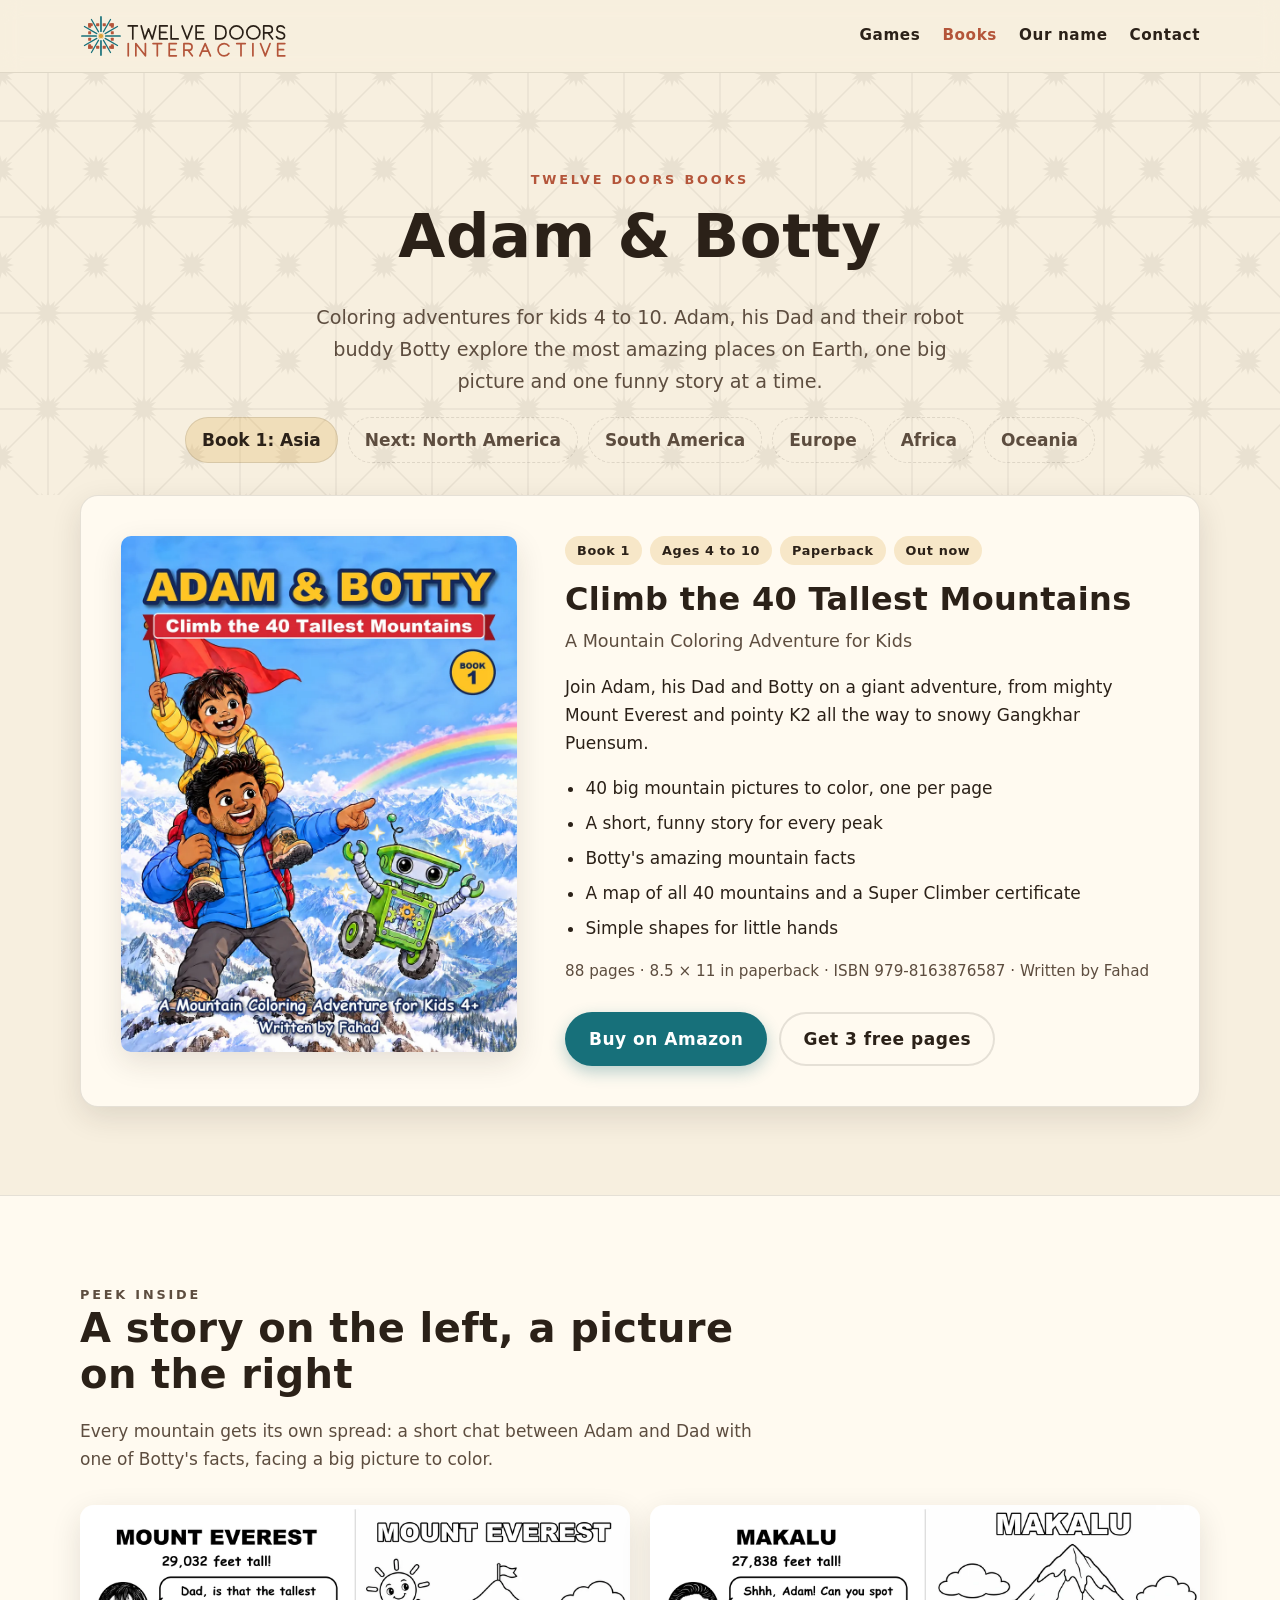
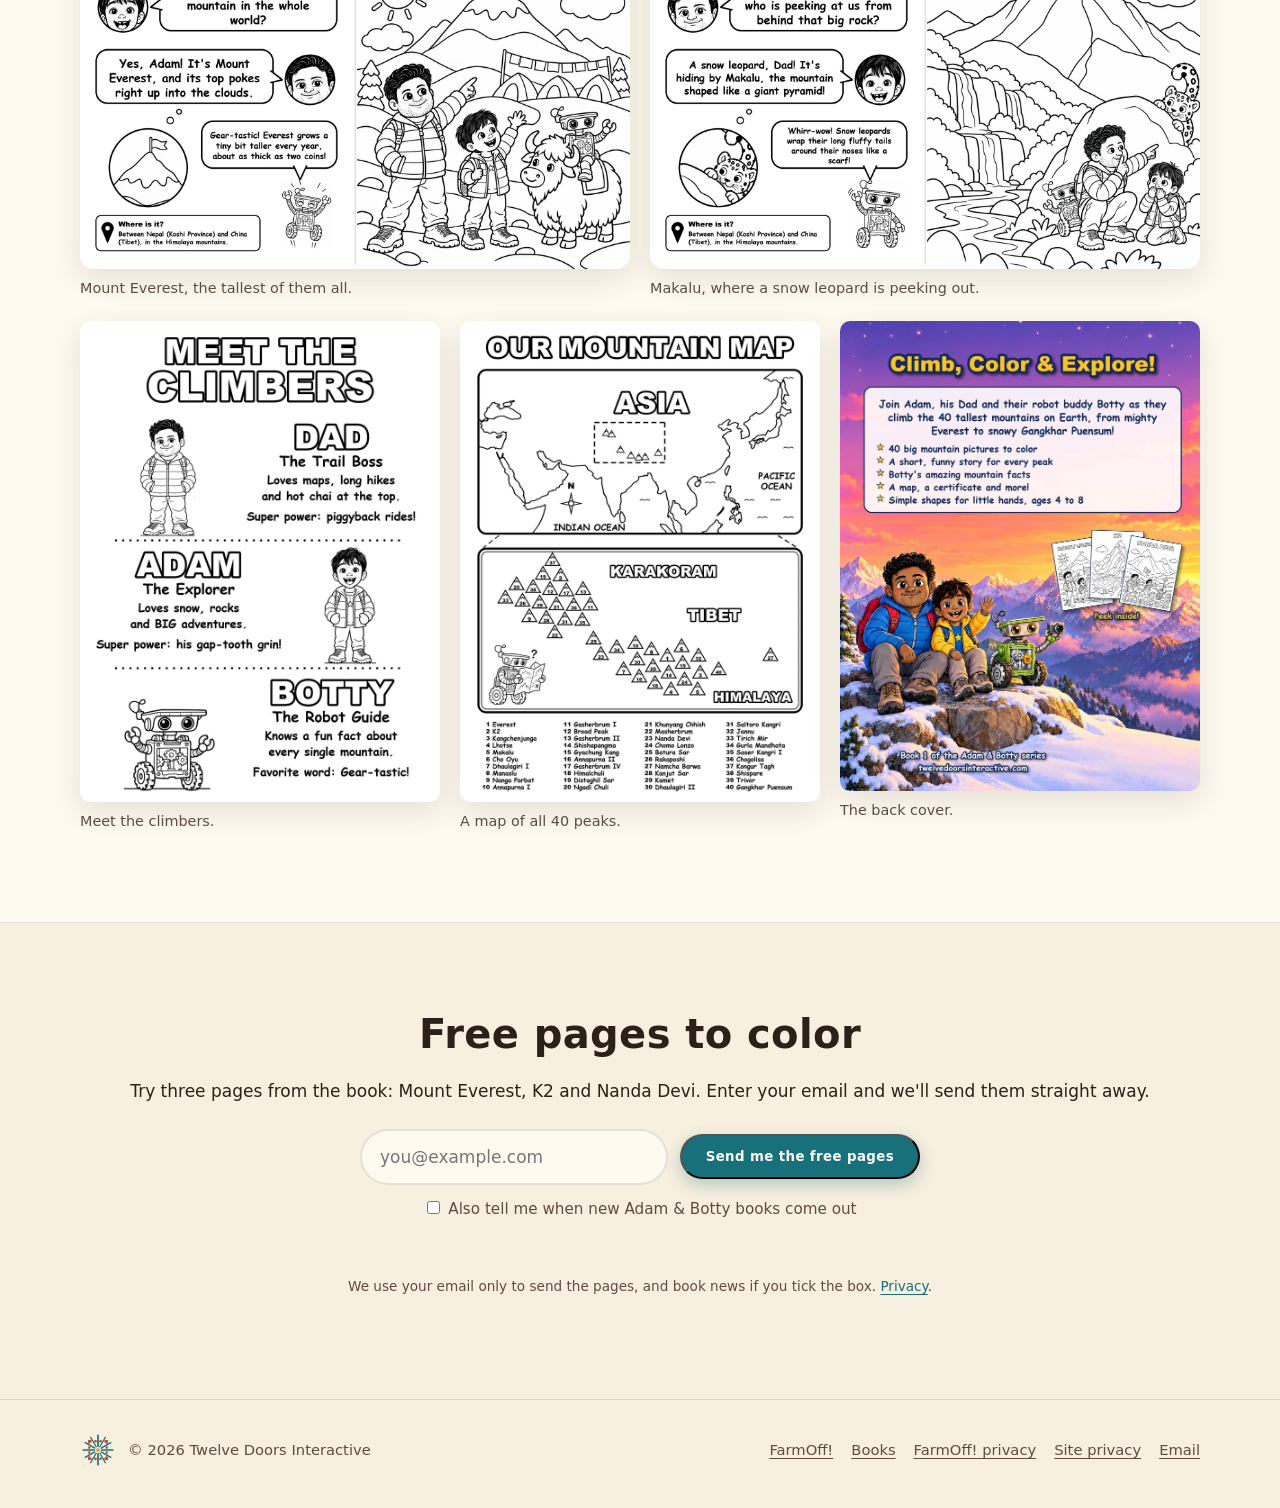
==== books/index.html @ 6a30d631 "Books: Adam & Botty Book 1 is out, so swap Coming soon for a Buy on Amazon button Co-Authored-By: Cl" ====
<!doctype html>
<html lang="en">
<head>
  <meta charset="utf-8">
  <meta name="viewport" content="width=device-width, initial-scale=1">
  <title>Books | Twelve Doors Interactive</title>
  <meta name="description" content="Adam &amp; Botty coloring adventures for kids 4 to 10. Book 1: Climb the 40 Tallest Mountains, with a big coloring page and a short, funny story for every peak.">
  <meta name="theme-color" content="#16302f">
  <link rel="canonical" href="https://twelvedoorsinteractive.com/books/">
  <link rel="icon" href="/assets/img/favicon.svg" type="image/svg+xml">
  <link rel="icon" href="/assets/img/favicon-32.png" sizes="32x32" type="image/png">
  <link rel="apple-touch-icon" href="/assets/img/apple-touch-icon.png">
  <meta property="og:type" content="website">
  <meta property="og:site_name" content="Twelve Doors Interactive">
  <meta property="og:title" content="Adam &amp; Botty: Climb the 40 Tallest Mountains">
  <meta property="og:description" content="A mountain coloring adventure for kids 4 to 10: 40 big pictures to color, a funny story for every peak, and Botty's amazing facts.">
  <meta property="og:url" content="https://twelvedoorsinteractive.com/books/">
  <meta property="og:image" content="https://twelvedoorsinteractive.com/assets/img/books/adam-botty-1/share.jpg">
  <meta name="twitter:card" content="summary_large_image">
  <link rel="stylesheet" href="/assets/css/site.css">
  <link rel="stylesheet" href="/assets/css/books.css">
  <script type="application/ld+json">
  {"@context":"https://schema.org","@type":"Book","name":"ADAM & BOTTY: Climb the 40 Tallest Mountains","author":{"@type":"Person","name":"Fahad"},"publisher":{"@type":"Organization","name":"Twelve Doors Interactive"},"isbn":"9798163876587","bookFormat":"https://schema.org/Paperback","numberOfPages":88,"inLanguage":"en","typicalAgeRange":"4-10","image":"https://twelvedoorsinteractive.com/assets/img/books/adam-botty-1/cover.webp","url":"https://twelvedoorsinteractive.com/books/","sameAs":"https://www.amazon.com/dp/B0HNR1NH63","offers":{"@type":"Offer","price":"9.99","priceCurrency":"USD","url":"https://www.amazon.com/dp/B0HNR1NH63","availability":"https://schema.org/InStock"}}
  </script>
</head>
<body>
  <a class="skip" href="#main">Skip to content</a>

  <header class="site-header">
    <div class="wrap">
      <a class="brand" href="/" aria-label="Twelve Doors Interactive, home">
        <img class="logo-light" src="/assets/img/logo-horizontal.svg" alt="Twelve Doors Interactive" width="209" height="42">
        <img class="logo-dark" src="/assets/img/logo-horizontal-dark.svg" alt="" width="209" height="42">
      </a>
      <nav class="nav" aria-label="Main">
        <a href="/#games">Games</a>
        <a href="/books/" aria-current="page">Books</a>
        <a href="/#name">Our name</a>
        <a href="/#contact">Contact</a>
      </nav>
    </div>
  </header>

  <main id="main">
    <section class="hero game-hero">
      <div class="wrap" style="display:block">
        <p class="eyebrow">Twelve Doors books</p>
        <h1>Adam &amp; Botty</h1>
        <p class="lead" style="margin-inline:auto">Coloring adventures for kids 4 to 10. Adam, his Dad and their robot buddy Botty explore the most amazing places on Earth, one big picture and one funny story at a time.</p>
        <ul class="series-next" style="justify-content:center" aria-label="The series">
          <li class="now">Book 1: Asia</li>
          <li>Next: North America</li>
          <li>South America</li>
          <li>Europe</li>
          <li>Africa</li>
          <li>Oceania</li>
        </ul>
      </div>
    </section>

    <section id="adam-botty-1" style="padding-top:0">
      <div class="wrap">
        <article class="book-card">
          <img class="cover" src="/assets/img/books/adam-botty-1/cover.webp" alt="Front cover of Adam &amp; Botty: Climb the 40 Tallest Mountains. Adam rides on Dad's shoulders waving a red flag on a snowy summit while Botty the green robot jumps beside them." width="900" height="1174">
          <div>
            <ul class="tags"><li>Book 1</li><li>Ages 4 to 10</li><li>Paperback</li><li>Out now</li></ul>
            <h3>Climb the 40 Tallest Mountains</h3>
            <p class="subtitle">A Mountain Coloring Adventure for Kids</p>
            <p>Join Adam, his Dad and Botty on a giant adventure, from mighty Mount Everest and pointy K2 all the way to snowy Gangkhar Puensum.</p>
            <ul class="highlights">
              <li>40 big mountain pictures to color, one per page</li>
              <li>A short, funny story for every peak</li>
              <li>Botty's amazing mountain facts</li>
              <li>A map of all 40 mountains and a Super Climber certificate</li>
              <li>Simple shapes for little hands</li>
            </ul>
            <p class="facts">88 pages · 8.5 × 11 in paperback · ISBN 979-8163876587 · Written by Fahad</p>
            <div class="actions">
              <a class="button" href="https://www.amazon.com/dp/B0HNR1NH63">Buy on Amazon</a>
              <a class="button quiet" href="#free-pages">Get 3 free pages</a>
            </div>
          </div>
        </article>
      </div>
    </section>

    <section class="alt">
      <div class="wrap">
        <div class="section-head">
          <p class="eyebrow">Peek inside</p>
          <h2>A story on the left, a picture on the right</h2>
          <p>Every mountain gets its own spread: a short chat between Adam and Dad with one of Botty's facts, facing a big picture to color.</p>
        </div>
        <div class="shots">
          <figure><img src="/assets/img/books/adam-botty-1/spread-everest.webp" alt="Mount Everest spread: Adam asks Dad if it's the tallest mountain in the world, Botty shares a fact, and the facing page shows Everest with Dad, Adam, Botty and a yak to color." width="1600" height="1060" loading="lazy"><figcaption>Mount Everest, the tallest of them all.</figcaption></figure>
          <figure><img src="/assets/img/books/adam-botty-1/spread-makalu.webp" alt="Makalu spread: Dad whispers that someone is peeking from behind a rock, and the facing page shows a snow leopard peeking out as Dad points and Adam gasps." width="1600" height="1060" loading="lazy"><figcaption>Makalu, where a snow leopard is peeking out.</figcaption></figure>
        </div>
        <div class="pages3" style="margin-top:20px">
          <figure><img src="/assets/img/books/adam-botty-1/meet-the-climbers.webp" alt="Meet the Climbers page introducing Dad, Adam and Botty with hollow names to color." width="800" height="1068" loading="lazy"><figcaption>Meet the climbers.</figcaption></figure>
          <figure><img src="/assets/img/books/adam-botty-1/map.webp" alt="Our Mountain Map: an outline of Asia with the mountain area boxed, and a zoomed map of all 40 numbered peaks." width="800" height="1068" loading="lazy"><figcaption>A map of all 40 peaks.</figcaption></figure>
          <figure><img src="/assets/img/books/adam-botty-1/back-cover.webp" alt="Back cover: Dad, Adam and Botty sit on a rock at sunset over the Himalaya, with the book's blurb and a peek at three coloring pages." width="800" height="1043" loading="lazy"><figcaption>The back cover.</figcaption></figure>
        </div>
      </div>
    </section>

    <section class="contact">
      <div class="wrap">
        <h2>Free pages to color</h2>
        <p>Try three pages from the book: Mount Everest, K2 and Nanda Devi. Enter your email and we'll send them straight away.</p>
        <!-- data-endpoint = the Google Apps Script web app URL; while it is empty the form falls back to email -->
        <form class="signup" id="free-pages" data-endpoint="https://script.google.com/macros/s/AKfycbw-E9r7WZq9fwzD2ekvBv_DMESkzRA-JWRHCSIm-WF9NGCzaH5HMgTPl4oSDLWfVfP7gA/exec" novalidate>
          <label class="visually-hidden" for="fp-email">Email address</label>
          <input id="fp-email" name="email" type="email" required autocomplete="email" placeholder="you@example.com">
          <input type="hidden" name="source" value="books-page">
          <input type="hidden" name="elapsed" value="0">
          <input class="visually-hidden" name="website" tabindex="-1" autocomplete="off" aria-hidden="true">
          <button class="button" type="submit">Send me the free pages</button>
          <label class="opt-in"><input type="checkbox" name="updates" value="yes"> Also tell me when new Adam &amp; Botty books come out</label>
          <p class="signup-msg" role="status" aria-live="polite"></p>
        </form>
        <p class="small-print">We use your email only to send the pages, and book news if you tick the box. <a href="/privacy/">Privacy</a>.</p>
      </div>
    </section>
  </main>

  <footer class="site-footer">
    <div class="wrap">
      <div class="left"><img src="/assets/img/favicon.svg" alt="" width="36" height="36"><span>&copy; 2026 Twelve Doors Interactive</span></div>
      <nav aria-label="Footer">
        <a href="/farmoff/">FarmOff!</a>
        <a href="/books/">Books</a>
        <a href="/farmoff/privacy/">FarmOff! privacy</a>
        <a href="/privacy/">Site privacy</a>
        <a href="mailto:hello@twelvedoorsinteractive.com">Email</a>
      </nav>
    </div>
  </footer>

  <script>
  (function () {
    var loadedAt = Date.now();
    var form = document.getElementById('free-pages');
    var msg = form.querySelector('.signup-msg');
    form.addEventListener('submit', function (e) {
      e.preventDefault();
      var email = form.email.value.trim();
      if (!/^[^\s@]+@[^\s@]+\.[^\s@]{2,}$/.test(email)) { msg.textContent = 'Please enter a valid email address.'; return; }
      var endpoint = form.getAttribute('data-endpoint');
      if (!endpoint) {
        window.location.href = 'mailto:hello@twelvedoorsinteractive.com?subject=Free%20Adam%20%26%20Botty%20pages&body=Please%20send%20me%20the%203%20free%20pages.';
        return;
      }
      form.elapsed.value = String(Date.now() - loadedAt);  // the sign-up ignores instant (bot) submissions
      var button = form.querySelector('button');
      button.disabled = true;
      msg.textContent = 'Sending...';
      fetch(endpoint, { method: 'POST', mode: 'no-cors', body: new URLSearchParams(new FormData(form)) })
        .then(function () { form.reset(); msg.textContent = 'Done! Check your inbox for your free pages (and your spam folder, just in case).'; })
        .catch(function () { msg.textContent = 'Something went wrong. Please email hello@twelvedoorsinteractive.com and we will send them.'; })
        .then(function () { button.disabled = false; });
    });
  })();
  </script>
</body>
</html>
---- assets/css/site.css ----
/* Twelve Doors Interactive. Colours come from the logo: Mughal sandstone, the Ravi's teal, and gold. */

:root {
  --cream: #f7efdf;
  --paper: #fffaf0;
  --ink: #2b2118;
  --ink-soft: #5d4d3f;
  --sand: #b4553a;
  --sand-soft: #e58a68;
  --teal: #17707a;
  --teal-soft: #4fb3b8;
  --gold: #d9a23a;
  --deep: #16302f;
  --line: rgba(43, 33, 24, 0.12);
  --shadow: 0 10px 30px rgba(43, 33, 24, 0.12);

  --bg: var(--cream);
  --surface: var(--paper);
  --text: var(--ink);
  --muted: var(--ink-soft);
  --accent: var(--sand);
  --link: var(--teal);

  --display: "Century Gothic", "Avenir Next", "Avenir", "Futura", "Trebuchet MS", system-ui, sans-serif;
  --body: system-ui, -apple-system, "Segoe UI", Roboto, "Helvetica Neue", Arial, sans-serif;
  --wrap: 1120px;
  --radius: 18px;
}

@media (prefers-color-scheme: dark) {
  :root {
    --bg: #102423;
    --surface: #16302f;
    --text: #f7efdf;
    --muted: #c9bba6;
    --accent: var(--sand-soft);
    --link: var(--teal-soft);
    --line: rgba(247, 239, 223, 0.14);
    --shadow: 0 10px 30px rgba(0, 0, 0, 0.35);
  }
  .logo-light { display: none; }
  .logo-dark { display: block; }
}

@media (prefers-color-scheme: light) {
  .logo-dark { display: none; }
}

*, *::before, *::after { box-sizing: border-box; }

html { scroll-behavior: smooth; }

body {
  margin: 0;
  background: var(--bg);
  color: var(--text);
  font: 17px/1.65 var(--body);
  -webkit-font-smoothing: antialiased;
}

img, video { max-width: 100%; display: block; }

a { color: var(--link); text-underline-offset: 3px; }
a:hover { text-decoration-thickness: 2px; }

:focus-visible { outline: 3px solid var(--gold); outline-offset: 3px; border-radius: 6px; }

h1, h2, h3 {
  font-family: var(--display);
  line-height: 1.15;
  letter-spacing: 0.01em;
  margin: 0 0 0.5em;
}
h1 { font-size: clamp(2.3rem, 5.5vw, 3.8rem); }
h2 { font-size: clamp(1.7rem, 3.6vw, 2.5rem); }
h3 { font-size: 1.3rem; }

.wrap { width: min(var(--wrap), 100% - 32px); margin-inline: auto; }

.skip { position: absolute; left: -999px; }
.skip:focus { left: 16px; top: 16px; background: var(--surface); padding: 8px 14px; z-index: 10; }

/* ---------- header ---------- */

.site-header {
  position: sticky;
  top: 0;
  z-index: 5;
  background: color-mix(in srgb, var(--bg) 88%, transparent);
  backdrop-filter: blur(10px);
  border-bottom: 1px solid var(--line);
}
.site-header .wrap {
  display: flex;
  align-items: center;
  justify-content: space-between;
  gap: 16px;
  min-height: 72px;
  flex-wrap: wrap;
}
.brand img { height: 42px; width: auto; }
.nav { display: flex; gap: 6px 22px; flex-wrap: wrap; }
.nav a {
  color: var(--text);
  text-decoration: none;
  font-family: var(--display);
  font-weight: 600;
  letter-spacing: 0.04em;
  font-size: 0.95rem;
}
.nav a:hover, .nav a[aria-current="page"] { color: var(--accent); }

@media (max-width: 560px) {
  .brand img { height: 34px; }
  .site-header .wrap { padding-block: 10px; justify-content: center; }
}

/* ---------- hero ---------- */

.hero {
  position: relative;
  overflow: hidden;
  padding: clamp(48px, 8vw, 96px) 0;
}
/* A faint lattice of twelve-pointed stars, like a carved jali screen. */
.hero::before {
  content: "";
  position: absolute;
  inset: 0;
  background-image: url("../img/jali.svg");
  background-size: 96px 96px;
  opacity: 0.07;
  pointer-events: none;
}
@media (prefers-color-scheme: dark) { .hero::before { opacity: 0.1; filter: invert(1); } }

.hero .wrap {
  position: relative;
  display: grid;
  grid-template-columns: 1.15fr 0.85fr;
  gap: 48px;
  align-items: center;
}
.hero p.lead { font-size: 1.2rem; color: var(--muted); max-width: 34em; }
.hero-mark { width: min(420px, 100%); margin-inline: auto; }

@media (max-width: 820px) {
  .hero .wrap { grid-template-columns: 1fr; text-align: center; }
  .hero p.lead { margin-inline: auto; }
  .hero .actions { justify-content: center; }
  .hero-mark { width: min(280px, 80%); order: -1; }
}

.eyebrow {
  font-family: var(--display);
  text-transform: uppercase;
  letter-spacing: 0.22em;
  font-size: 0.8rem;
  font-weight: 700;
  color: var(--accent);
  margin: 0 0 12px;
}

.actions { display: flex; gap: 12px; flex-wrap: wrap; margin-top: 28px; }

.button {
  display: inline-flex;
  align-items: center;
  gap: 10px;
  padding: 13px 24px;
  border-radius: 999px;
  font-family: var(--display);
  font-weight: 700;
  letter-spacing: 0.03em;
  text-decoration: none;
  background: var(--teal);
  color: #fff;
  box-shadow: 0 6px 16px rgba(23, 112, 122, 0.3);
  transition: transform 0.15s ease, box-shadow 0.15s ease;
}
.button:hover { transform: translateY(-2px); box-shadow: 0 10px 22px rgba(23, 112, 122, 0.35); }
.button.quiet { background: transparent; color: var(--text); box-shadow: inset 0 0 0 2px var(--line); }
.button.soon { background: var(--deep); cursor: default; }
.button.soon:hover { transform: none; }

/* ---------- sections ---------- */

section { padding: clamp(48px, 7vw, 88px) 0; }
section.alt { background: var(--surface); border-block: 1px solid var(--line); }

.section-head { max-width: 40em; margin-bottom: 32px; }
.section-head p { color: var(--muted); margin: 0; }

.game-card {
  display: grid;
  grid-template-columns: 1.2fr 1fr;
  background: var(--surface);
  border-radius: var(--radius);
  overflow: hidden;
  box-shadow: var(--shadow);
  border: 1px solid var(--line);
}
section.alt .game-card { background: var(--bg); }
.game-card img { width: 100%; height: 100%; object-fit: cover; }
.game-card .body { padding: clamp(24px, 4vw, 40px); }
.game-card .icon { width: 72px; height: 72px; border-radius: 18px; box-shadow: var(--shadow); margin-bottom: 16px; }
@media (max-width: 760px) { .game-card { grid-template-columns: 1fr; } }

.tags { display: flex; gap: 8px; flex-wrap: wrap; margin: 0 0 16px; padding: 0; list-style: none; }
.tags li {
  font-size: 0.8rem;
  font-weight: 700;
  letter-spacing: 0.05em;
  padding: 4px 12px;
  border-radius: 999px;
  background: color-mix(in srgb, var(--gold) 22%, transparent);
  color: var(--text);
}

.story {
  display: grid;
  grid-template-columns: 0.8fr 1.2fr;
  gap: 48px;
  align-items: center;
}
.story figure { margin: 0; }
.story figcaption { font-size: 0.9rem; color: var(--muted); margin-top: 12px; text-align: center; }
@media (max-width: 820px) { .story { grid-template-columns: 1fr; } .story figure { max-width: 320px; margin-inline: auto; } }

.word { font-style: italic; color: var(--accent); }

.contact {
  text-align: center;
}
.contact .email {
  font-family: var(--display);
  font-size: clamp(1.2rem, 4vw, 2rem);
  font-weight: 700;
  word-break: break-word;
}

/* ---------- FarmOff! page ---------- */

.game-hero { text-align: center; padding-bottom: 32px; }
.game-hero .icon { width: 120px; height: 120px; border-radius: 28px; margin: 0 auto 20px; box-shadow: var(--shadow); }
.game-hero .actions { justify-content: center; }

.trailer {
  border-radius: var(--radius);
  overflow: hidden;
  box-shadow: var(--shadow);
  background: #000;
  aspect-ratio: 16 / 9;
}
.trailer video { width: 100%; height: 100%; object-fit: cover; }
.trailers { display: grid; grid-template-columns: repeat(auto-fit, minmax(300px, 1fr)); gap: 24px; }
.trailers figure { margin: 0; }
.trailers figcaption { margin-top: 10px; text-align: center; color: var(--muted); font-size: .95rem; }
.how-to { margin: 22px 0 0; text-align: center; font-size: 1.05rem; }

.features {
  display: grid;
  grid-template-columns: repeat(auto-fit, minmax(240px, 1fr));
  gap: 20px;
}
.feature {
  background: var(--surface);
  border: 1px solid var(--line);
  border-radius: var(--radius);
  padding: 24px;
}
section.alt .feature { background: var(--bg); }
.feature h3 { display: flex; align-items: center; gap: 10px; }
.feature h3 span { font-size: 1.5rem; }
.feature p { margin: 0; color: var(--muted); }

.shots {
  display: grid;
  grid-template-columns: repeat(2, 1fr);
  gap: 20px;
}
.shots figure { margin: 0; }
.shots img { border-radius: 14px; box-shadow: var(--shadow); width: 100%; height: auto; }
.shots figcaption { font-size: 0.9rem; color: var(--muted); margin-top: 8px; }
@media (max-width: 700px) { .shots { grid-template-columns: 1fr; } }

/* ---------- long text (privacy pages) ---------- */

.prose { max-width: 44em; }
.prose h1 { font-size: clamp(2rem, 5vw, 3rem); }
.prose h2 { font-size: 1.5rem; margin-top: 2em; }
.prose .meta { color: var(--muted); }
.prose li { margin-bottom: 0.4em; }
.callout {
  background: var(--surface);
  border-left: 4px solid var(--gold);
  border-radius: 0 12px 12px 0;
  padding: 16px 20px;
}

/* ---------- footer ---------- */

.site-footer {
  border-top: 1px solid var(--line);
  padding: 32px 0 40px;
  color: var(--muted);
  font-size: 0.92rem;
}
.site-footer .wrap { display: flex; justify-content: space-between; align-items: center; gap: 16px; flex-wrap: wrap; }
.site-footer img { width: 36px; height: 36px; }
.site-footer .left { display: flex; align-items: center; gap: 12px; }
.site-footer nav { display: flex; gap: 18px; flex-wrap: wrap; }
.site-footer a { color: var(--muted); }

@media (prefers-reduced-motion: reduce) {
  html { scroll-behavior: auto; }
  .button { transition: none; }
}
---- assets/css/books.css ----
/* ---------- Books page (loaded only by /books/, after site.css) ---------- */

.book-card {
  display: grid;
  grid-template-columns: minmax(220px, 0.8fr) 1.2fr;
  gap: clamp(24px, 4vw, 48px);
  align-items: start;
  background: var(--surface);
  border: 1px solid var(--line);
  border-radius: var(--radius);
  box-shadow: var(--shadow);
  padding: clamp(20px, 4vw, 40px);
}
section.alt .book-card { background: var(--bg); }
.book-card .cover { border-radius: 10px; box-shadow: var(--shadow); width: 100%; height: auto; }
.book-card h3 { font-size: clamp(1.5rem, 3vw, 2rem); margin-top: 0; }
.book-card .subtitle { color: var(--muted); font-size: 1.1rem; margin-top: -0.4em; }
.book-card ul.highlights { padding-left: 1.2em; }
.book-card ul.highlights li { margin-bottom: 0.4em; }
.book-card .facts { color: var(--muted); font-size: 0.95rem; }
@media (max-width: 760px) { .book-card { grid-template-columns: 1fr; } .book-card .cover { max-width: 320px; margin-inline: auto; } }

.pages3 { display: grid; grid-template-columns: repeat(3, 1fr); gap: 20px; }
.pages3 figure { margin: 0; }
.pages3 img { border-radius: 10px; box-shadow: var(--shadow); width: 100%; height: auto; background: #fff; }
.pages3 figcaption { font-size: 0.9rem; color: var(--muted); margin-top: 8px; }
@media (max-width: 760px) { .pages3 { grid-template-columns: 1fr; max-width: 420px; margin-inline: auto; } }

.series-next { display: flex; gap: 10px; flex-wrap: wrap; padding: 0; margin: 16px 0 0; list-style: none; }
.series-next li {
  padding: 8px 16px;
  border-radius: 999px;
  border: 1px dashed var(--line);
  color: var(--muted);
  font-weight: 600;
}
.series-next li.now { border-style: solid; color: var(--text); background: color-mix(in srgb, var(--gold) 22%, transparent); }

/* free pages sign-up */
.signup { display: flex; flex-wrap: wrap; gap: 12px; justify-content: center; align-items: center; max-width: 560px; margin: 24px auto 0; }
.signup input[type=email] {
  flex: 1 1 260px;
  font: inherit;
  padding: 12px 18px;
  border-radius: 999px;
  border: 2px solid var(--line);
  background: var(--surface);
  color: var(--text);
}
.signup input[type=email]:focus { outline: 2px solid var(--accent); outline-offset: 2px; }
.signup .opt-in { flex-basis: 100%; color: var(--muted); font-size: 0.95rem; }
.signup .signup-msg { flex-basis: 100%; margin: 0; min-height: 1.5em; font-weight: 600; }
.small-print { color: var(--muted); font-size: 0.85rem; margin-top: 16px; }
.visually-hidden { position: absolute !important; width: 1px; height: 1px; overflow: hidden; clip: rect(0 0 0 0); white-space: nowrap; }
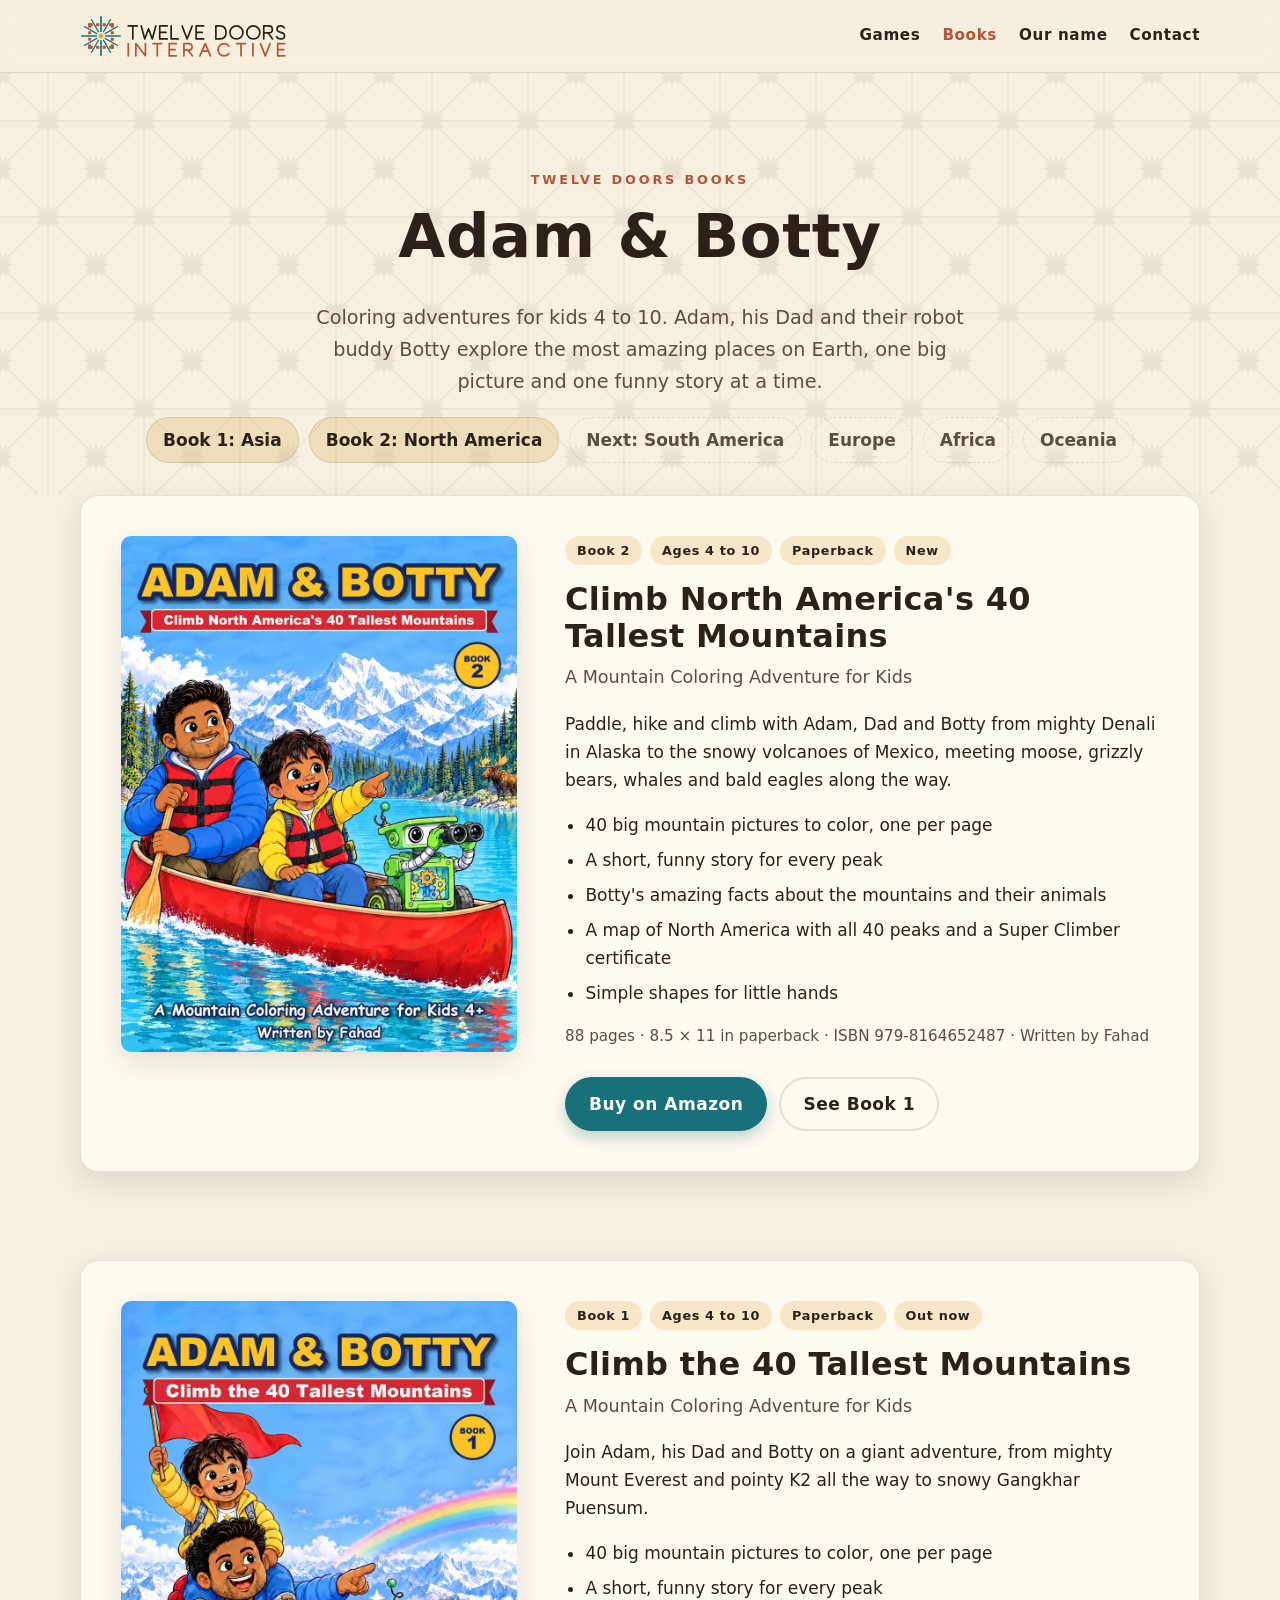
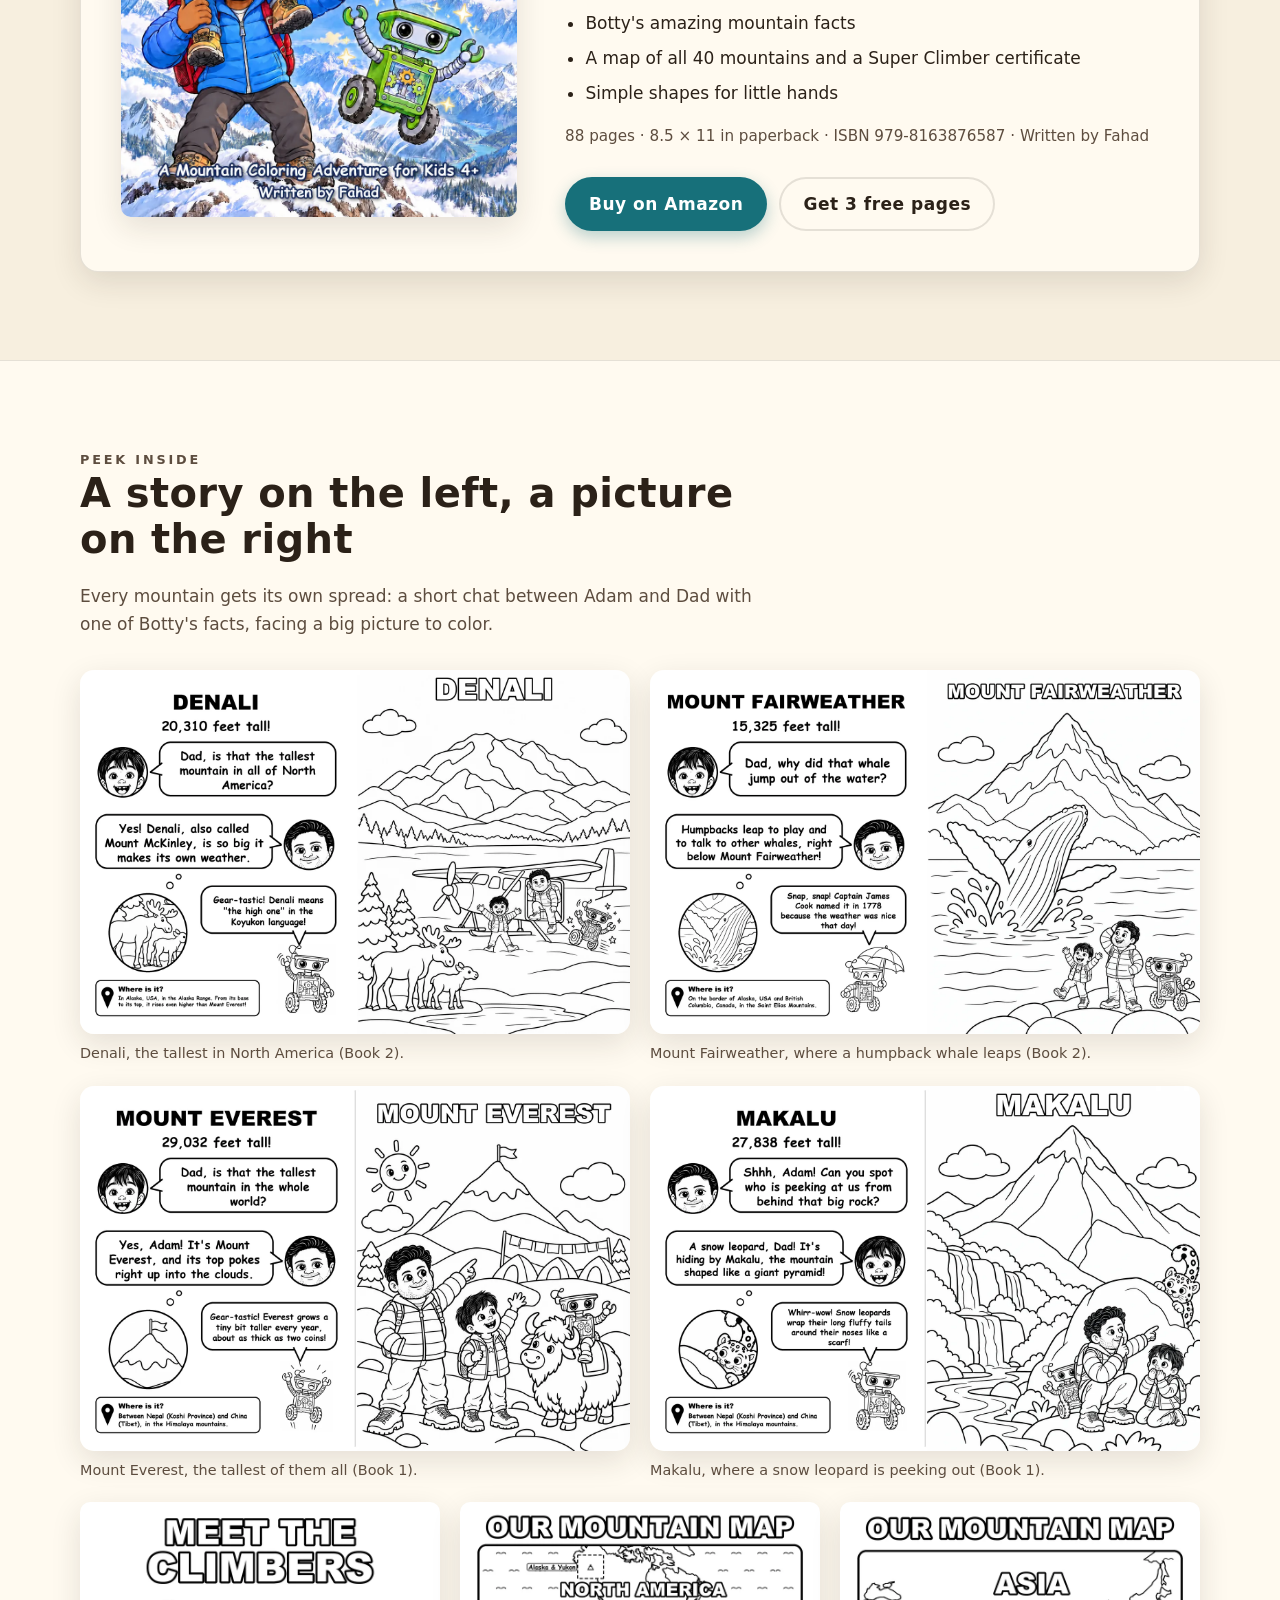
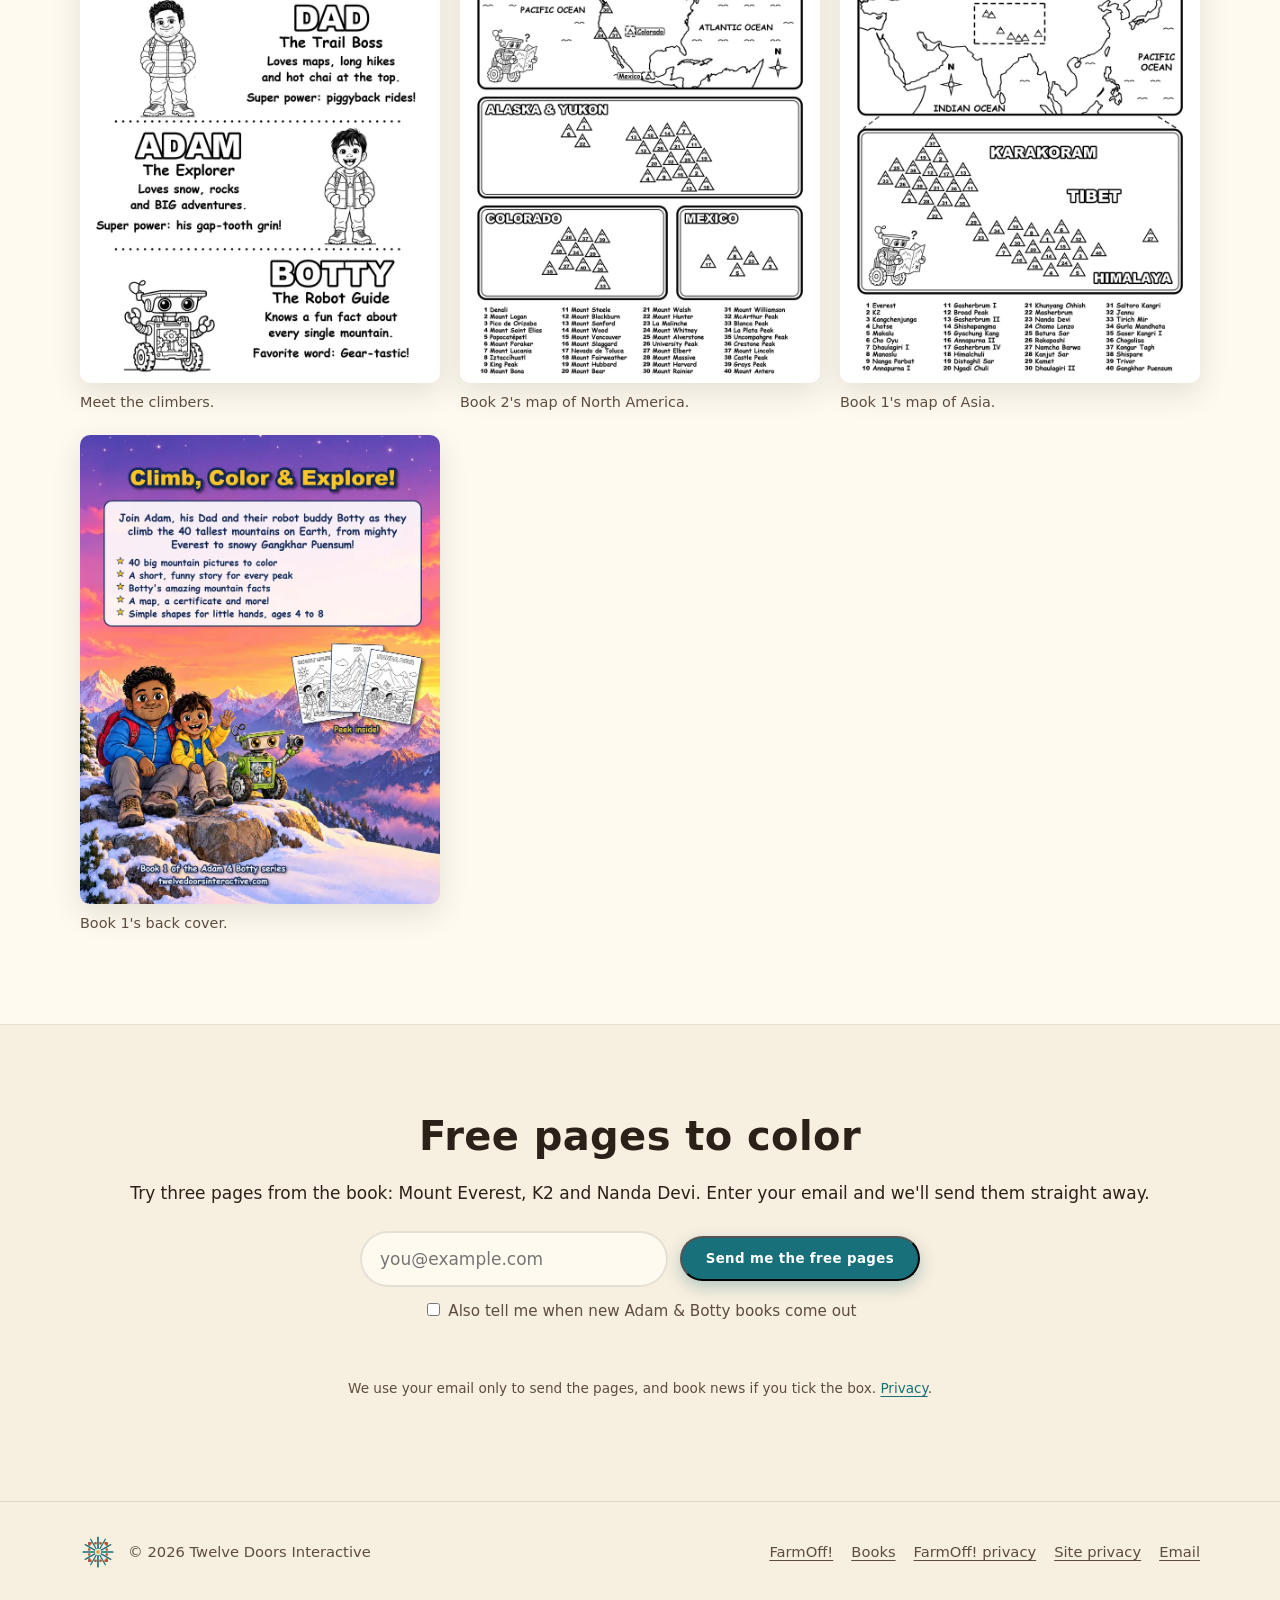
==== commit b48b5c6d: "Books: add Book 2, Climb North America's 40 Tallest Mountains Adds the Book 2 card, two spreads and " ====
--- a/books/index.html
+++ b/books/index.html
@@ -4,7 +4,7 @@
   <meta charset="utf-8">
   <meta name="viewport" content="width=device-width, initial-scale=1">
   <title>Books | Twelve Doors Interactive</title>
-  <meta name="description" content="Adam &amp; Botty coloring adventures for kids 4 to 10. Book 1: Climb the 40 Tallest Mountains, with a big coloring page and a short, funny story for every peak.">
+  <meta name="description" content="Adam &amp; Botty coloring adventures for kids 4 to 10. Book 1: Climb the 40 Tallest Mountains. Book 2: Climb North America's 40 Tallest Mountains. A big coloring page and a short, funny story for every peak.">
   <meta name="theme-color" content="#16302f">
   <link rel="canonical" href="https://twelvedoorsinteractive.com/books/">
   <link rel="icon" href="/assets/img/favicon.svg" type="image/svg+xml">
@@ -12,15 +12,16 @@
   <link rel="apple-touch-icon" href="/assets/img/apple-touch-icon.png">
   <meta property="og:type" content="website">
   <meta property="og:site_name" content="Twelve Doors Interactive">
-  <meta property="og:title" content="Adam &amp; Botty: Climb the 40 Tallest Mountains">
-  <meta property="og:description" content="A mountain coloring adventure for kids 4 to 10: 40 big pictures to color, a funny story for every peak, and Botty's amazing facts.">
+  <meta property="og:title" content="Adam &amp; Botty coloring adventures">
+  <meta property="og:description" content="Mountain coloring adventures for kids 4 to 10. Two books, 40 big pictures each, a funny story for every peak, and Botty's amazing facts.">
   <meta property="og:url" content="https://twelvedoorsinteractive.com/books/">
   <meta property="og:image" content="https://twelvedoorsinteractive.com/assets/img/books/adam-botty-1/share.jpg">
   <meta name="twitter:card" content="summary_large_image">
   <link rel="stylesheet" href="/assets/css/site.css">
   <link rel="stylesheet" href="/assets/css/books.css">
   <script type="application/ld+json">
-  {"@context":"https://schema.org","@type":"Book","name":"ADAM & BOTTY: Climb the 40 Tallest Mountains","author":{"@type":"Person","name":"Fahad"},"publisher":{"@type":"Organization","name":"Twelve Doors Interactive"},"isbn":"9798163876587","bookFormat":"https://schema.org/Paperback","numberOfPages":88,"inLanguage":"en","typicalAgeRange":"4-10","image":"https://twelvedoorsinteractive.com/assets/img/books/adam-botty-1/cover.webp","url":"https://twelvedoorsinteractive.com/books/","sameAs":"https://www.amazon.com/dp/B0HNR1NH63","offers":{"@type":"Offer","price":"9.99","priceCurrency":"USD","url":"https://www.amazon.com/dp/B0HNR1NH63","availability":"https://schema.org/InStock"}}
+  [{"@context":"https://schema.org","@type":"Book","name":"ADAM & BOTTY: Climb North America's 40 Tallest Mountains","author":{"@type":"Person","name":"Fahad"},"publisher":{"@type":"Organization","name":"Twelve Doors Interactive"},"isbn":"9798164652487","bookFormat":"https://schema.org/Paperback","numberOfPages":88,"inLanguage":"en","typicalAgeRange":"4-10","image":"https://twelvedoorsinteractive.com/assets/img/books/adam-botty-2/cover.webp","url":"https://twelvedoorsinteractive.com/books/#adam-botty-2","sameAs":"https://www.amazon.com/dp/B0HP3F55XQ","offers":{"@type":"Offer","price":"9.99","priceCurrency":"USD","url":"https://www.amazon.com/dp/B0HP3F55XQ","availability":"https://schema.org/InStock"}},
+   {"@context":"https://schema.org","@type":"Book","name":"ADAM & BOTTY: Climb the 40 Tallest Mountains","author":{"@type":"Person","name":"Fahad"},"publisher":{"@type":"Organization","name":"Twelve Doors Interactive"},"isbn":"9798163876587","bookFormat":"https://schema.org/Paperback","numberOfPages":88,"inLanguage":"en","typicalAgeRange":"4-10","image":"https://twelvedoorsinteractive.com/assets/img/books/adam-botty-1/cover.webp","url":"https://twelvedoorsinteractive.com/books/","sameAs":"https://www.amazon.com/dp/B0HNR1NH63","offers":{"@type":"Offer","price":"9.99","priceCurrency":"USD","url":"https://www.amazon.com/dp/B0HNR1NH63","availability":"https://schema.org/InStock"}}]
   </script>
 </head>
 <body>
@@ -49,12 +50,38 @@
         <p class="lead" style="margin-inline:auto">Coloring adventures for kids 4 to 10. Adam, his Dad and their robot buddy Botty explore the most amazing places on Earth, one big picture and one funny story at a time.</p>
         <ul class="series-next" style="justify-content:center" aria-label="The series">
           <li class="now">Book 1: Asia</li>
-          <li>Next: North America</li>
-          <li>South America</li>
+          <li class="now">Book 2: North America</li>
+          <li>Next: South America</li>
           <li>Europe</li>
           <li>Africa</li>
           <li>Oceania</li>
         </ul>
+      </div>
+    </section>
+
+    <section id="adam-botty-2" style="padding-top:0">
+      <div class="wrap">
+        <article class="book-card">
+          <img class="cover" src="/assets/img/books/adam-botty-2/cover.webp" alt="Front cover of Adam &amp; Botty: Climb North America's 40 Tallest Mountains. Dad paddles a red canoe on a turquoise lake while Adam points at a moose on the shore and Botty the green robot watches through binoculars." width="900" height="1174">
+          <div>
+            <ul class="tags"><li>Book 2</li><li>Ages 4 to 10</li><li>Paperback</li><li>New</li></ul>
+            <h3>Climb North America's 40 Tallest Mountains</h3>
+            <p class="subtitle">A Mountain Coloring Adventure for Kids</p>
+            <p>Paddle, hike and climb with Adam, Dad and Botty from mighty Denali in Alaska to the snowy volcanoes of Mexico, meeting moose, grizzly bears, whales and bald eagles along the way.</p>
+            <ul class="highlights">
+              <li>40 big mountain pictures to color, one per page</li>
+              <li>A short, funny story for every peak</li>
+              <li>Botty's amazing facts about the mountains and their animals</li>
+              <li>A map of North America with all 40 peaks and a Super Climber certificate</li>
+              <li>Simple shapes for little hands</li>
+            </ul>
+            <p class="facts">88 pages · 8.5 × 11 in paperback · ISBN 979-8164652487 · Written by Fahad</p>
+            <div class="actions">
+              <a class="button" href="https://www.amazon.com/dp/B0HP3F55XQ">Buy on Amazon</a>
+              <a class="button quiet" href="#adam-botty-1">See Book 1</a>
+            </div>
+          </div>
+        </article>
       </div>
     </section>
 
@@ -92,13 +119,16 @@
           <p>Every mountain gets its own spread: a short chat between Adam and Dad with one of Botty's facts, facing a big picture to color.</p>
         </div>
         <div class="shots">
-          <figure><img src="/assets/img/books/adam-botty-1/spread-everest.webp" alt="Mount Everest spread: Adam asks Dad if it's the tallest mountain in the world, Botty shares a fact, and the facing page shows Everest with Dad, Adam, Botty and a yak to color." width="1600" height="1060" loading="lazy"><figcaption>Mount Everest, the tallest of them all.</figcaption></figure>
-          <figure><img src="/assets/img/books/adam-botty-1/spread-makalu.webp" alt="Makalu spread: Dad whispers that someone is peeking from behind a rock, and the facing page shows a snow leopard peeking out as Dad points and Adam gasps." width="1600" height="1060" loading="lazy"><figcaption>Makalu, where a snow leopard is peeking out.</figcaption></figure>
+          <figure><img src="/assets/img/books/adam-botty-2/spread-denali.webp" alt="Denali spread from Book 2: Adam asks if Denali is the tallest mountain in North America, Botty shares that it is also called Mount McKinley, and the facing page shows Denali with a bush plane and a moose to color." width="1600" height="1060" loading="lazy"><figcaption>Denali, the tallest in North America (Book 2).</figcaption></figure>
+          <figure><img src="/assets/img/books/adam-botty-2/spread-fairweather.webp" alt="Mount Fairweather spread from Book 2: Adam asks why a whale jumped out of the water, Dad explains humpbacks breach to play and talk, and the facing page shows a humpback whale leaping below the mountain." width="1600" height="1060" loading="lazy"><figcaption>Mount Fairweather, where a humpback whale leaps (Book 2).</figcaption></figure>
+          <figure><img src="/assets/img/books/adam-botty-1/spread-everest.webp" alt="Mount Everest spread: Adam asks Dad if it's the tallest mountain in the world, Botty shares a fact, and the facing page shows Everest with Dad, Adam, Botty and a yak to color." width="1600" height="1060" loading="lazy"><figcaption>Mount Everest, the tallest of them all (Book 1).</figcaption></figure>
+          <figure><img src="/assets/img/books/adam-botty-1/spread-makalu.webp" alt="Makalu spread: Dad whispers that someone is peeking from behind a rock, and the facing page shows a snow leopard peeking out as Dad points and Adam gasps." width="1600" height="1060" loading="lazy"><figcaption>Makalu, where a snow leopard is peeking out (Book 1).</figcaption></figure>
         </div>
         <div class="pages3" style="margin-top:20px">
           <figure><img src="/assets/img/books/adam-botty-1/meet-the-climbers.webp" alt="Meet the Climbers page introducing Dad, Adam and Botty with hollow names to color." width="800" height="1068" loading="lazy"><figcaption>Meet the climbers.</figcaption></figure>
-          <figure><img src="/assets/img/books/adam-botty-1/map.webp" alt="Our Mountain Map: an outline of Asia with the mountain area boxed, and a zoomed map of all 40 numbered peaks." width="800" height="1068" loading="lazy"><figcaption>A map of all 40 peaks.</figcaption></figure>
-          <figure><img src="/assets/img/books/adam-botty-1/back-cover.webp" alt="Back cover: Dad, Adam and Botty sit on a rock at sunset over the Himalaya, with the book's blurb and a peek at three coloring pages." width="800" height="1043" loading="lazy"><figcaption>The back cover.</figcaption></figure>
+          <figure><img src="/assets/img/books/adam-botty-2/map.webp" alt="Our Mountain Map from Book 2: an outline of North America with zoomed maps of Alaska and Yukon, Colorado and Mexico showing all 40 numbered peaks." width="800" height="1068" loading="lazy"><figcaption>Book 2's map of North America.</figcaption></figure>
+          <figure><img src="/assets/img/books/adam-botty-1/map.webp" alt="Our Mountain Map: an outline of Asia with the mountain area boxed, and a zoomed map of all 40 numbered peaks." width="800" height="1068" loading="lazy"><figcaption>Book 1's map of Asia.</figcaption></figure>
+          <figure><img src="/assets/img/books/adam-botty-1/back-cover.webp" alt="Back cover: Dad, Adam and Botty sit on a rock at sunset over the Himalaya, with the book's blurb and a peek at three coloring pages." width="800" height="1043" loading="lazy"><figcaption>Book 1's back cover.</figcaption></figure>
         </div>
       </div>
     </section>
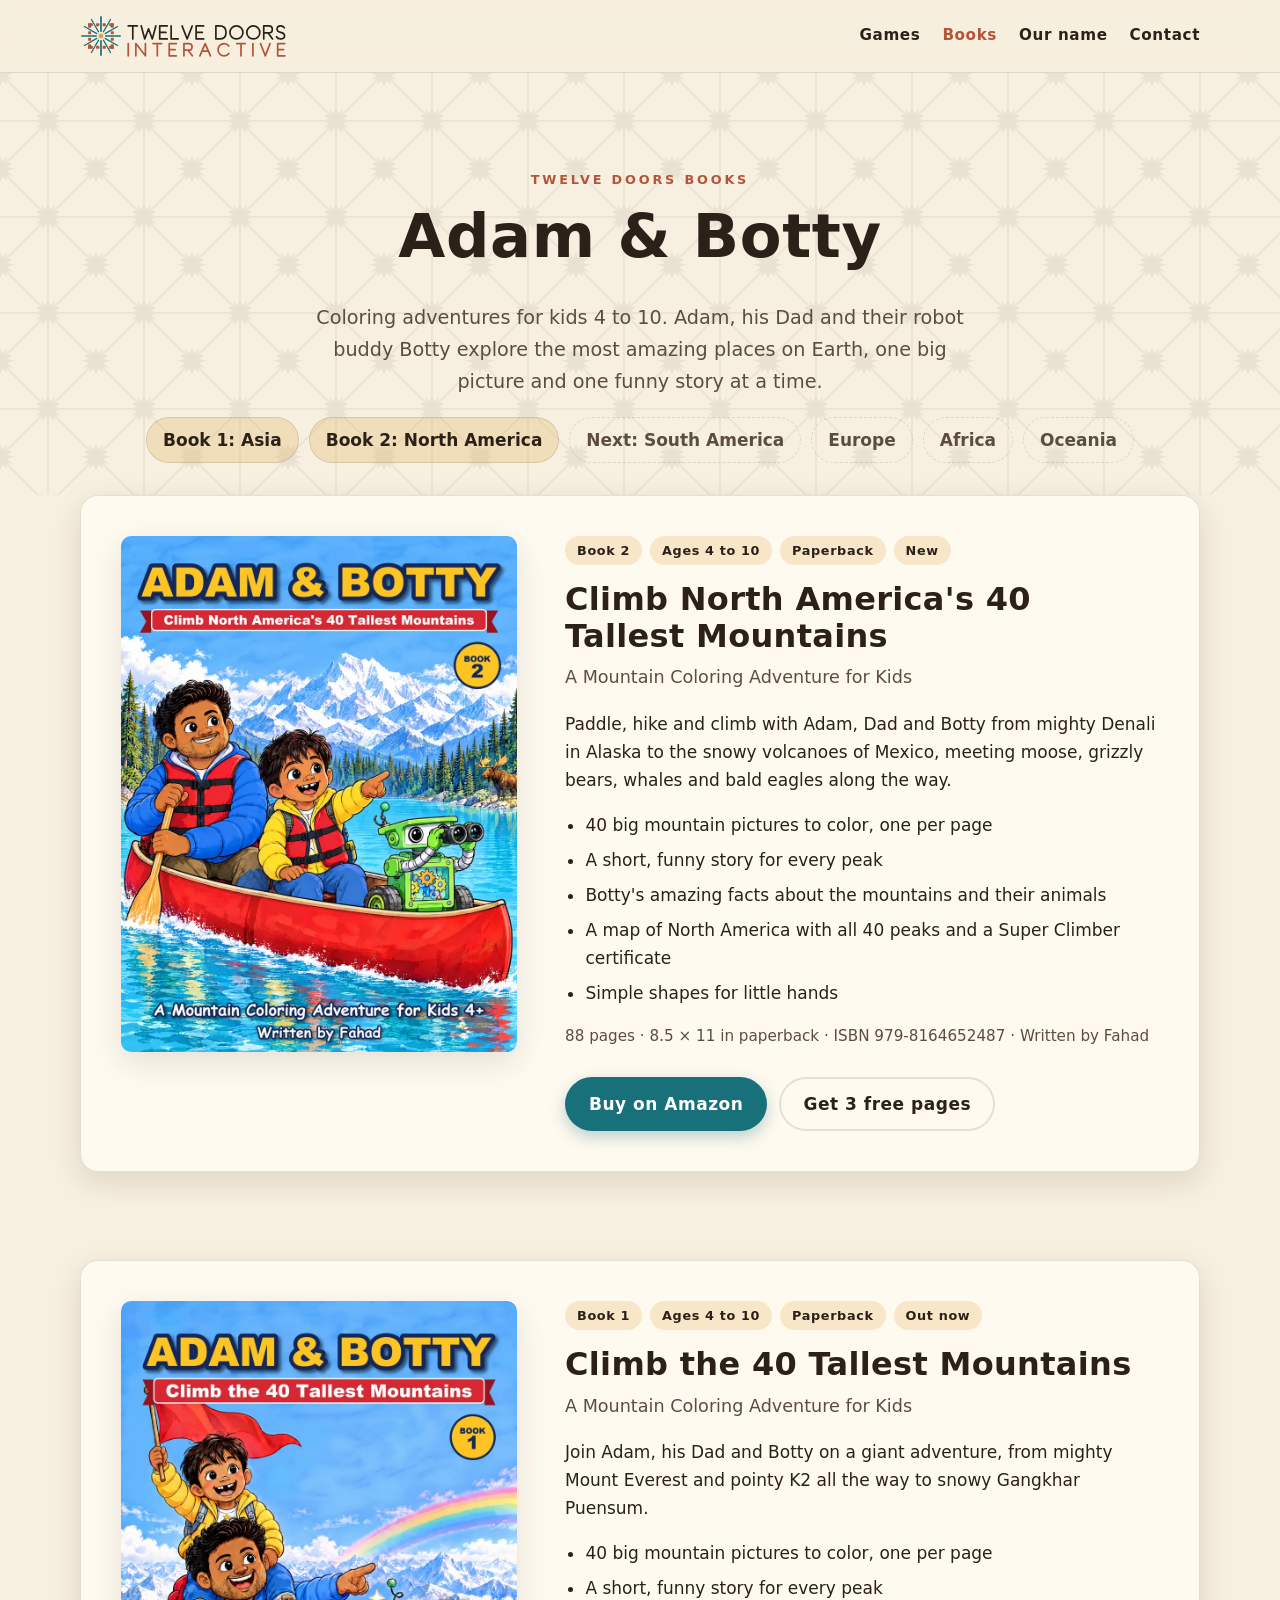
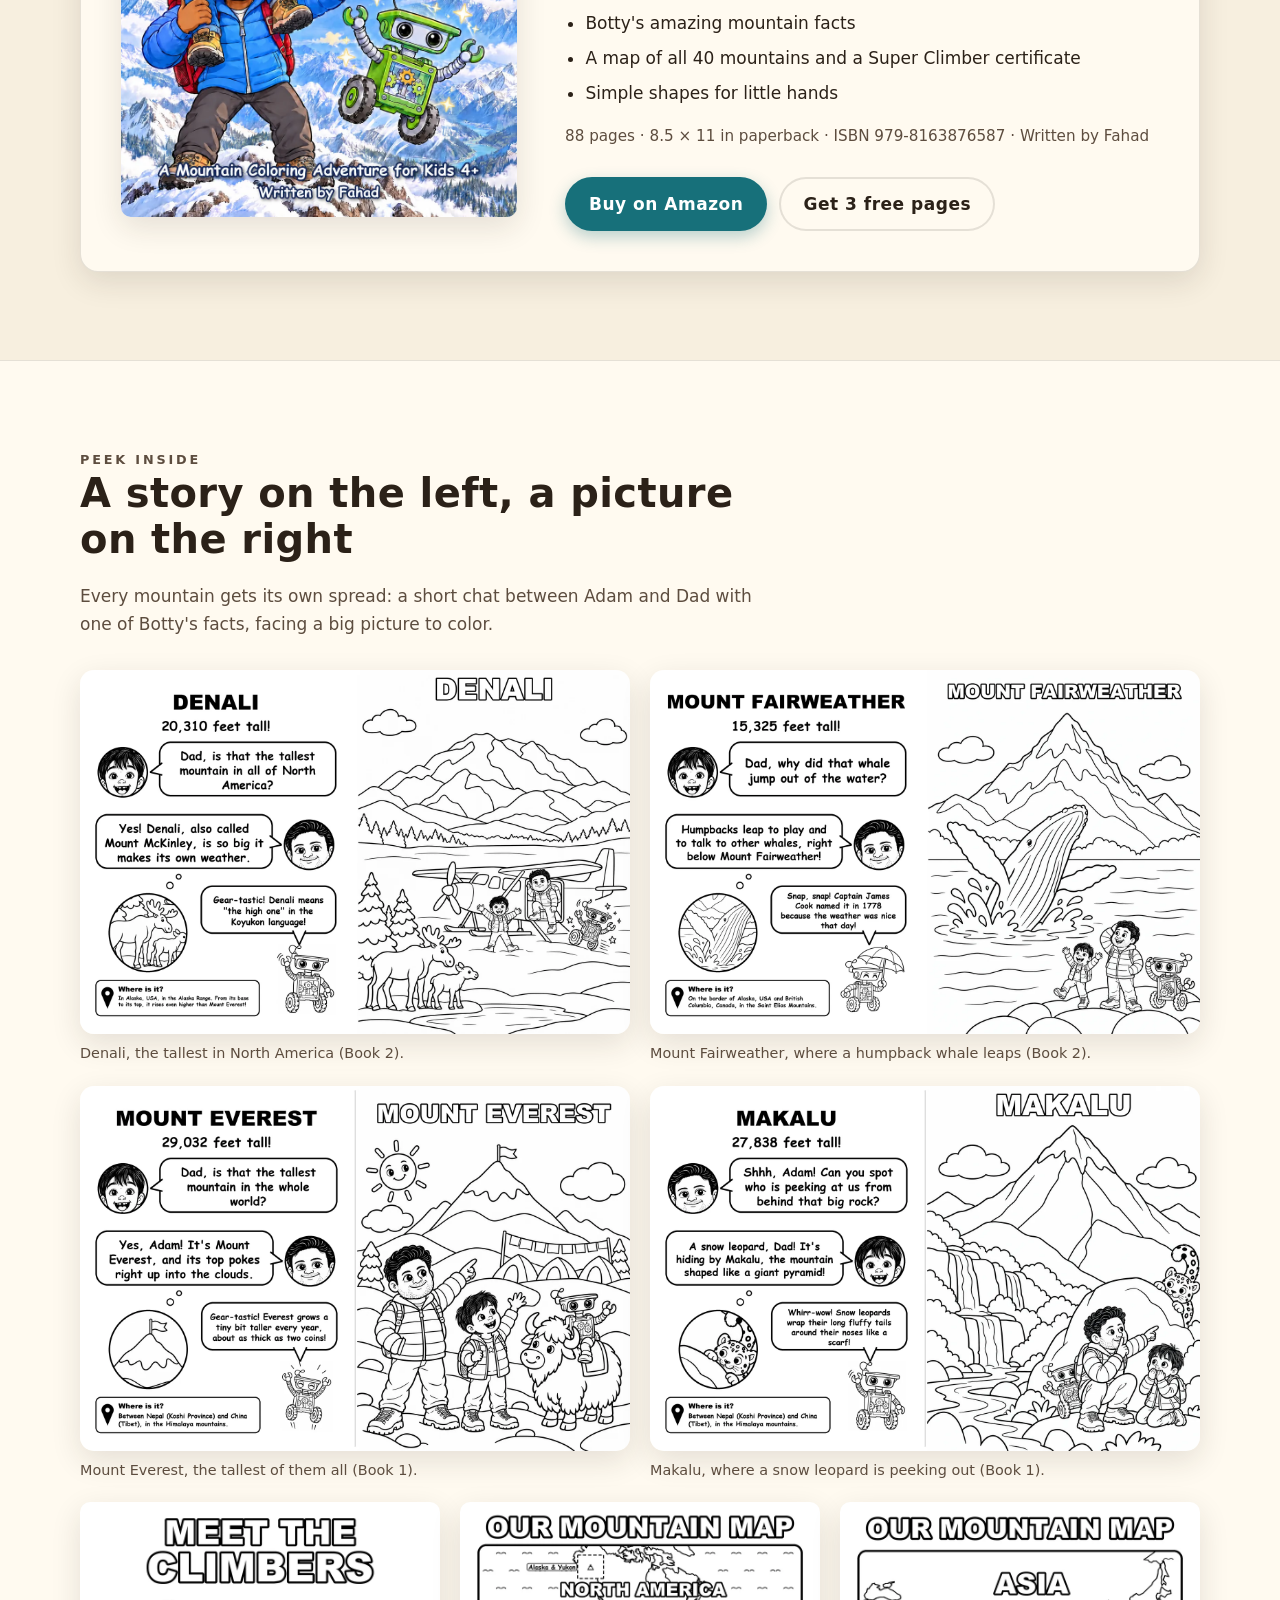
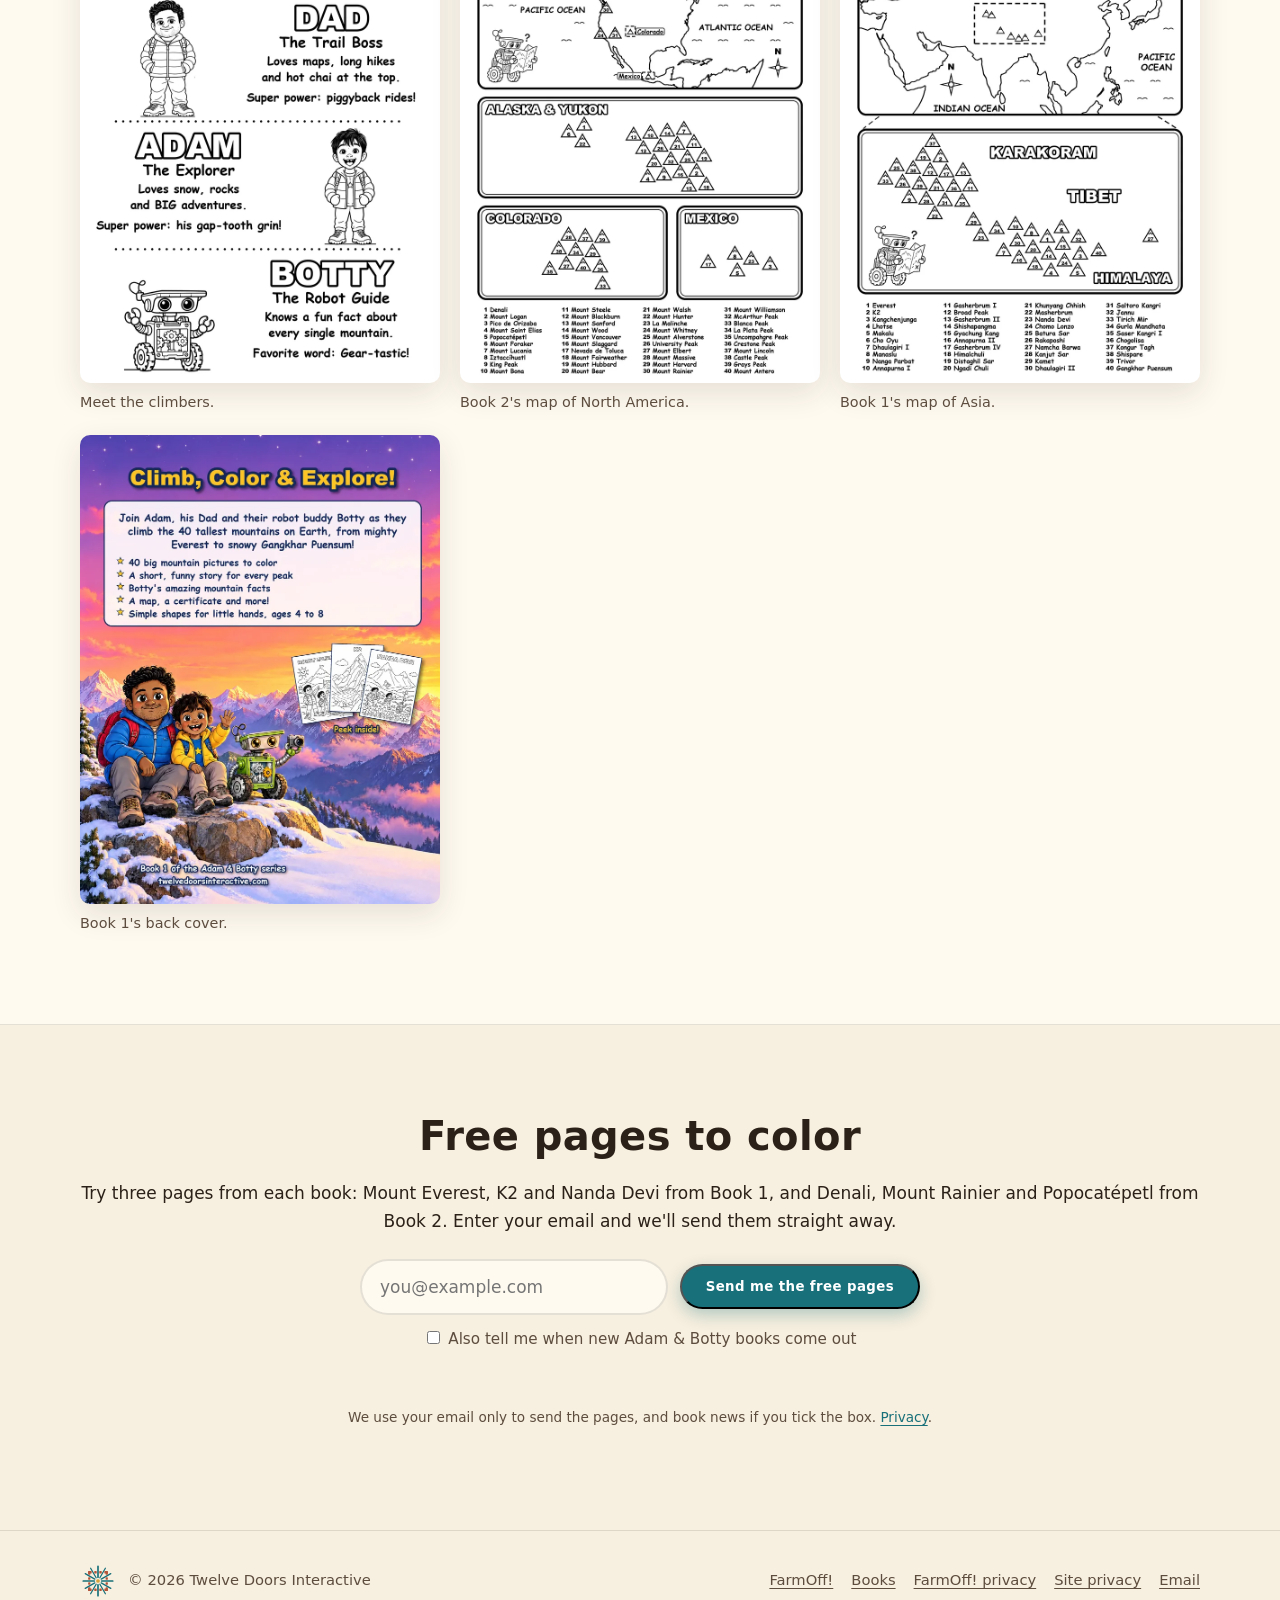
==== commit a870b624: "Books: Book 2 card gets the free-pages button, plus 3 free Book 2 pages The Book 2 card's second but" ====
--- a/books/index.html
+++ b/books/index.html
@@ -78,7 +78,7 @@
             <p class="facts">88 pages · 8.5 × 11 in paperback · ISBN 979-8164652487 · Written by Fahad</p>
             <div class="actions">
               <a class="button" href="https://www.amazon.com/dp/B0HP3F55XQ">Buy on Amazon</a>
-              <a class="button quiet" href="#adam-botty-1">See Book 1</a>
+              <a class="button quiet" href="#free-pages">Get 3 free pages</a>
             </div>
           </div>
         </article>
@@ -136,7 +136,7 @@
     <section class="contact">
       <div class="wrap">
         <h2>Free pages to color</h2>
-        <p>Try three pages from the book: Mount Everest, K2 and Nanda Devi. Enter your email and we'll send them straight away.</p>
+        <p>Try three pages from each book: Mount Everest, K2 and Nanda Devi from Book 1, and Denali, Mount Rainier and Popocatépetl from Book 2. Enter your email and we'll send them straight away.</p>
         <!-- data-endpoint = the Google Apps Script web app URL; while it is empty the form falls back to email -->
         <form class="signup" id="free-pages" data-endpoint="https://script.google.com/macros/s/AKfycbw-E9r7WZq9fwzD2ekvBv_DMESkzRA-JWRHCSIm-WF9NGCzaH5HMgTPl4oSDLWfVfP7gA/exec" novalidate>
           <label class="visually-hidden" for="fp-email">Email address</label>
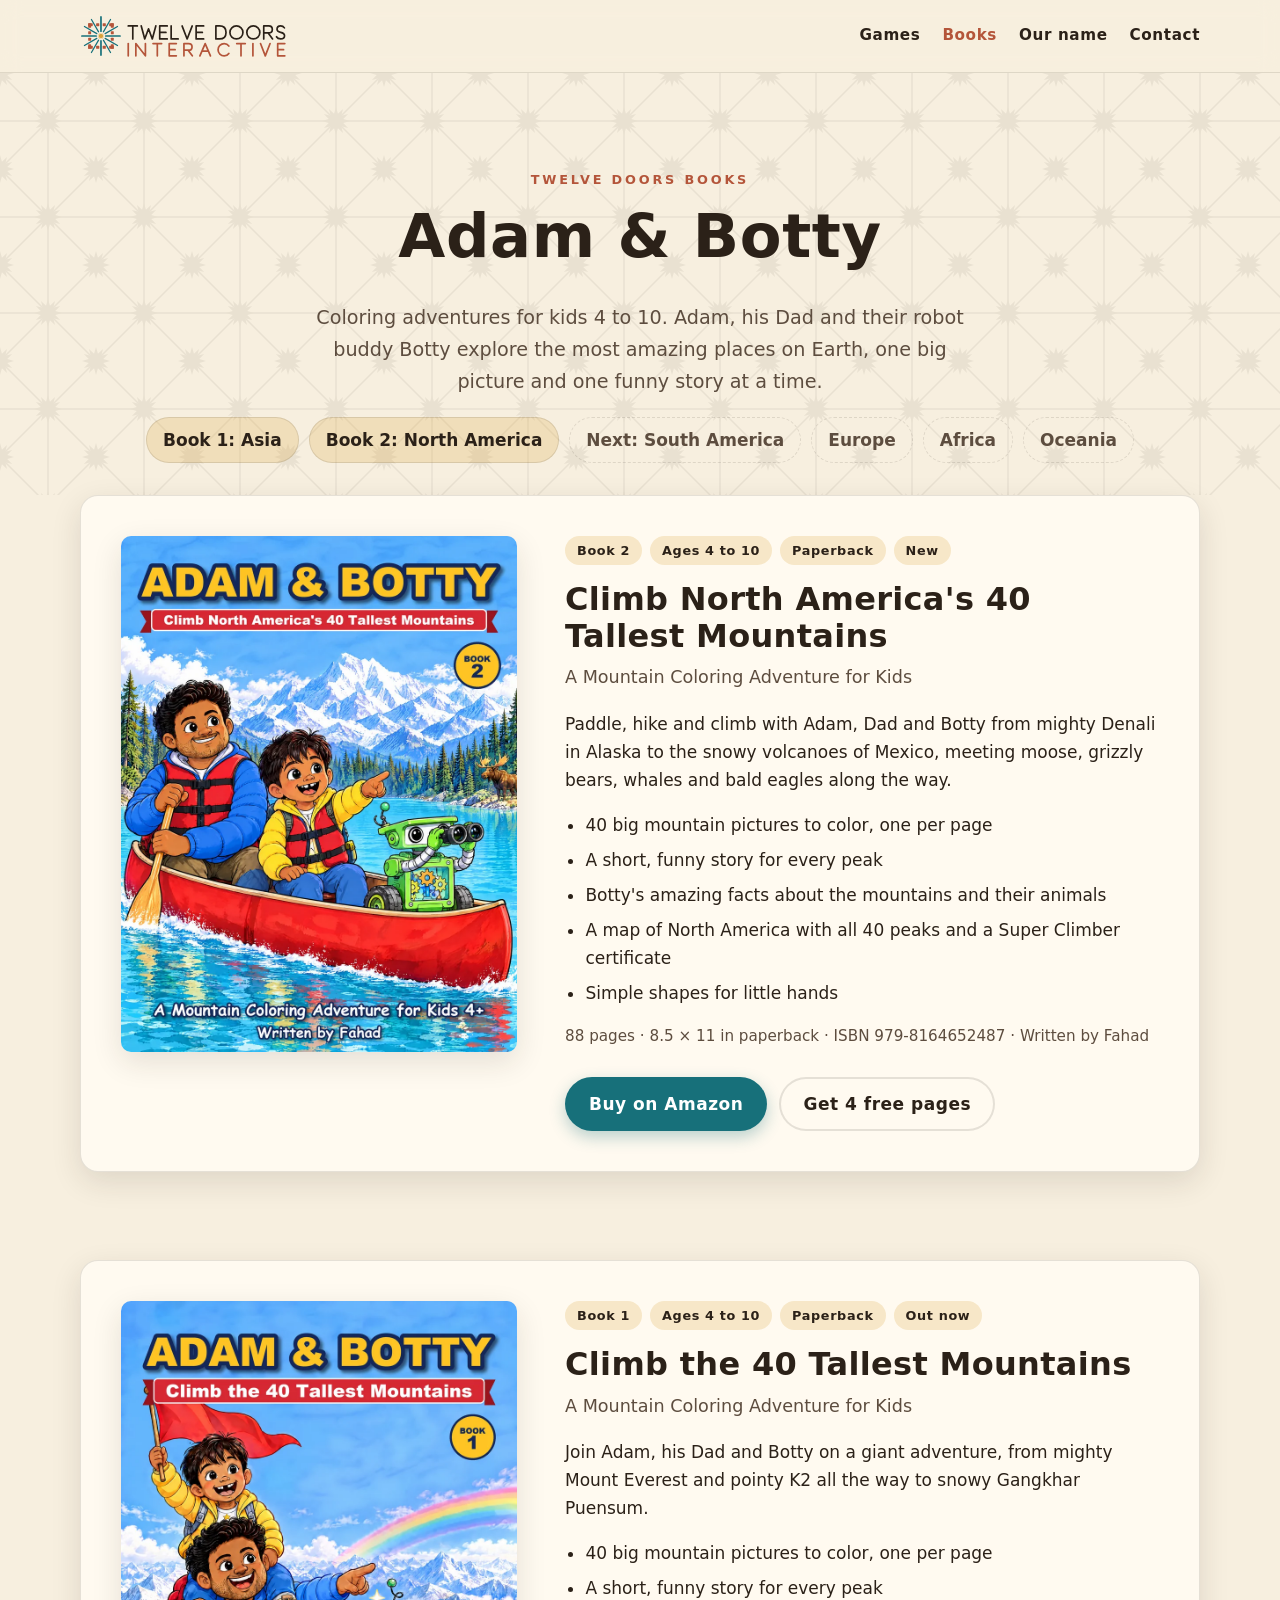
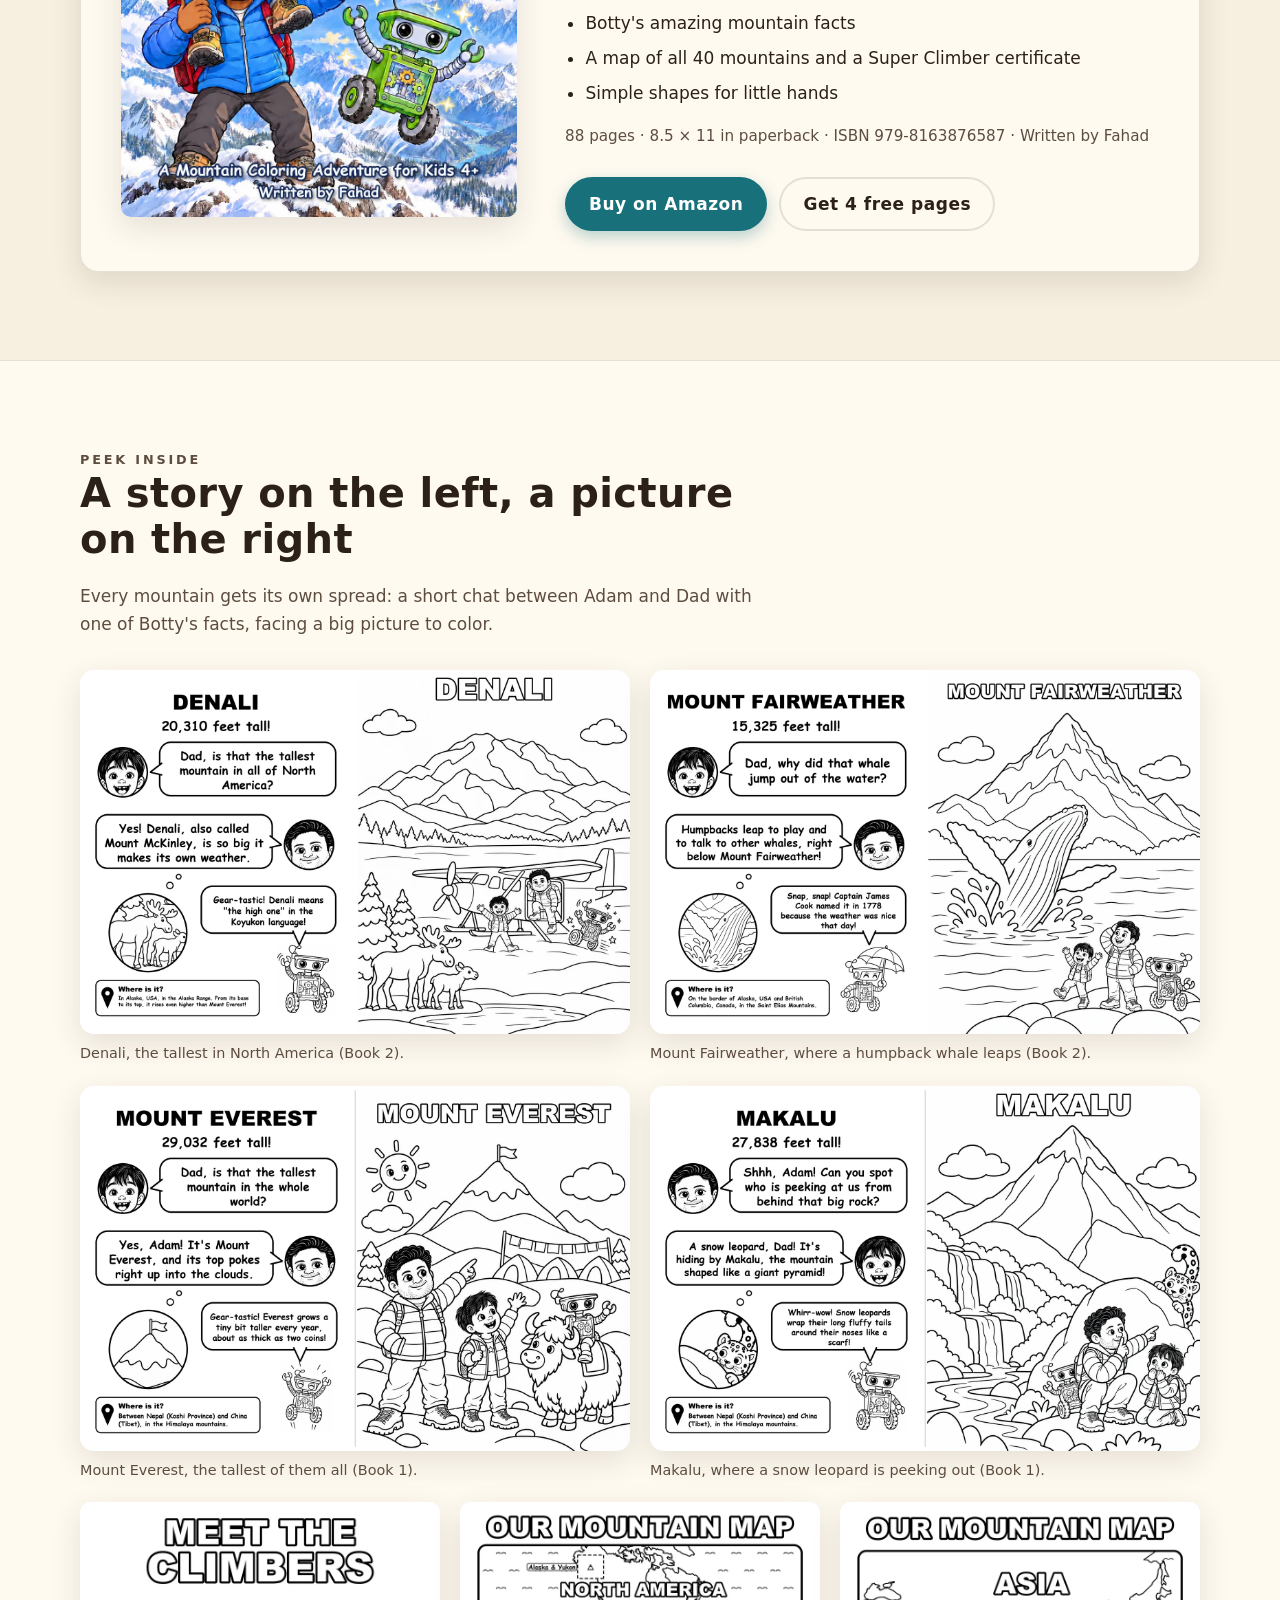
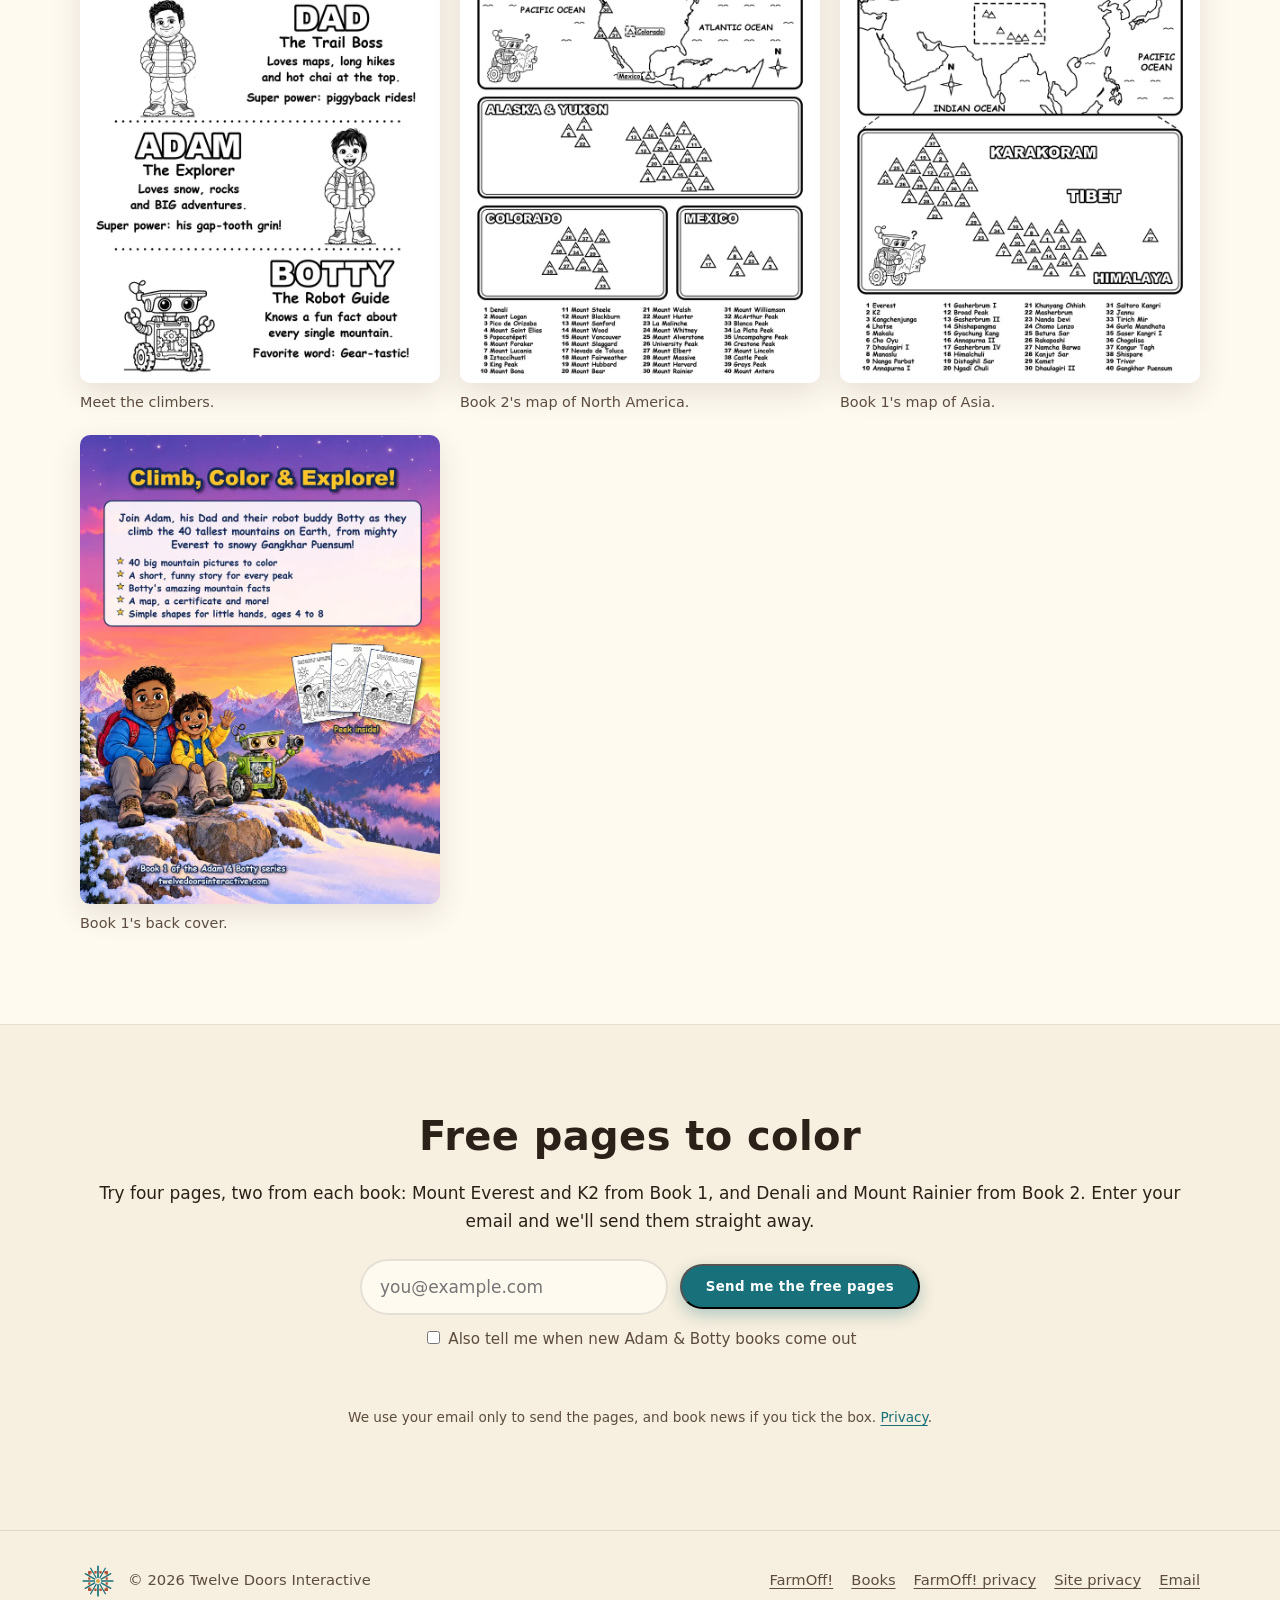
==== commit 14c9f22a: "Free pages: one 4-page PDF, two from each book (Everest, K2, Denali, Rainier) Replaces the 3-page Bo" ====
--- a/books/index.html
+++ b/books/index.html
@@ -78,7 +78,7 @@
             <p class="facts">88 pages · 8.5 × 11 in paperback · ISBN 979-8164652487 · Written by Fahad</p>
             <div class="actions">
               <a class="button" href="https://www.amazon.com/dp/B0HP3F55XQ">Buy on Amazon</a>
-              <a class="button quiet" href="#free-pages">Get 3 free pages</a>
+              <a class="button quiet" href="#free-pages">Get 4 free pages</a>
             </div>
           </div>
         </article>
@@ -104,7 +104,7 @@
             <p class="facts">88 pages · 8.5 × 11 in paperback · ISBN 979-8163876587 · Written by Fahad</p>
             <div class="actions">
               <a class="button" href="https://www.amazon.com/dp/B0HNR1NH63">Buy on Amazon</a>
-              <a class="button quiet" href="#free-pages">Get 3 free pages</a>
+              <a class="button quiet" href="#free-pages">Get 4 free pages</a>
             </div>
           </div>
         </article>
@@ -136,7 +136,7 @@
     <section class="contact">
       <div class="wrap">
         <h2>Free pages to color</h2>
-        <p>Try three pages from each book: Mount Everest, K2 and Nanda Devi from Book 1, and Denali, Mount Rainier and Popocatépetl from Book 2. Enter your email and we'll send them straight away.</p>
+        <p>Try four pages, two from each book: Mount Everest and K2 from Book 1, and Denali and Mount Rainier from Book 2. Enter your email and we'll send them straight away.</p>
         <!-- data-endpoint = the Google Apps Script web app URL; while it is empty the form falls back to email -->
         <form class="signup" id="free-pages" data-endpoint="https://script.google.com/macros/s/AKfycbw-E9r7WZq9fwzD2ekvBv_DMESkzRA-JWRHCSIm-WF9NGCzaH5HMgTPl4oSDLWfVfP7gA/exec" novalidate>
           <label class="visually-hidden" for="fp-email">Email address</label>
